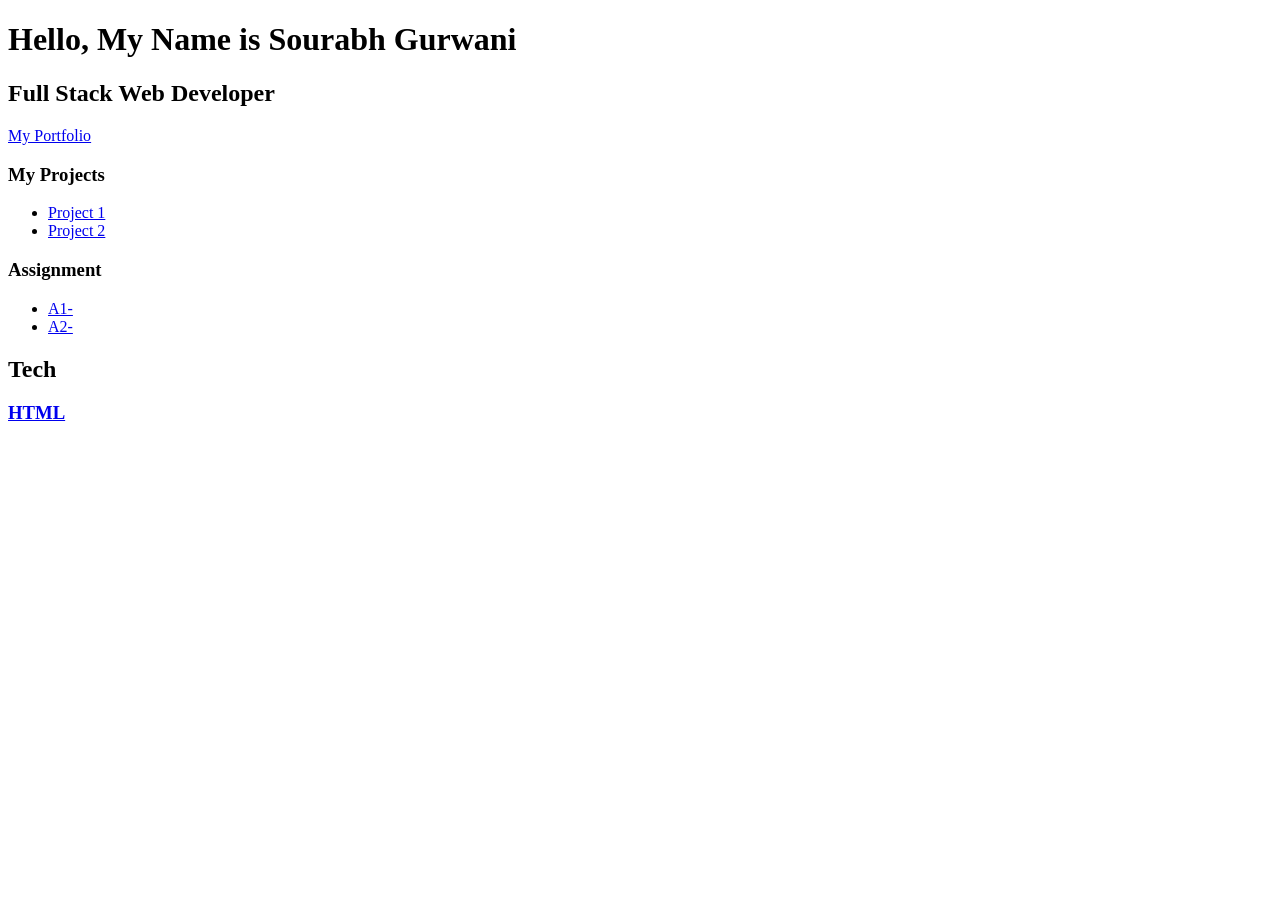
==== index.html @ 4935c971 "UPDATE" ====
<!DOCTYPE html>
<html lang="en">
<head>
    <meta charset="UTF-8">
    <meta name="viewport" content="width=device-width, initial-scale=1.0">
    <title>Document</title>
    
</head>
<body>
    <h1>Hello, My Name is Sourabh Gurwani</h1>
    <h2>Full Stack Web Developer</h2>

    <a href="portfolio/index.html">My Portfolio</a>

    <h3>My Projects</h3>
    <ul>
        <li><a href="Projects/p1.html">Project 1</a></li>
        <li><a href="Projects/p2.html">Project 2</a></li>
    </ul>

    <h3>Assignment</h3>
    <ul>
        <li><a href="Assignment/a1.html">A1-</a></li>
        <li><a href="Assignment/a2.html">A2-</a></li>
    </ul>

    <H2>Tech</H2>
    <h3><a href="html/index.html">HTML</a></h3>


    

</body>
</html>
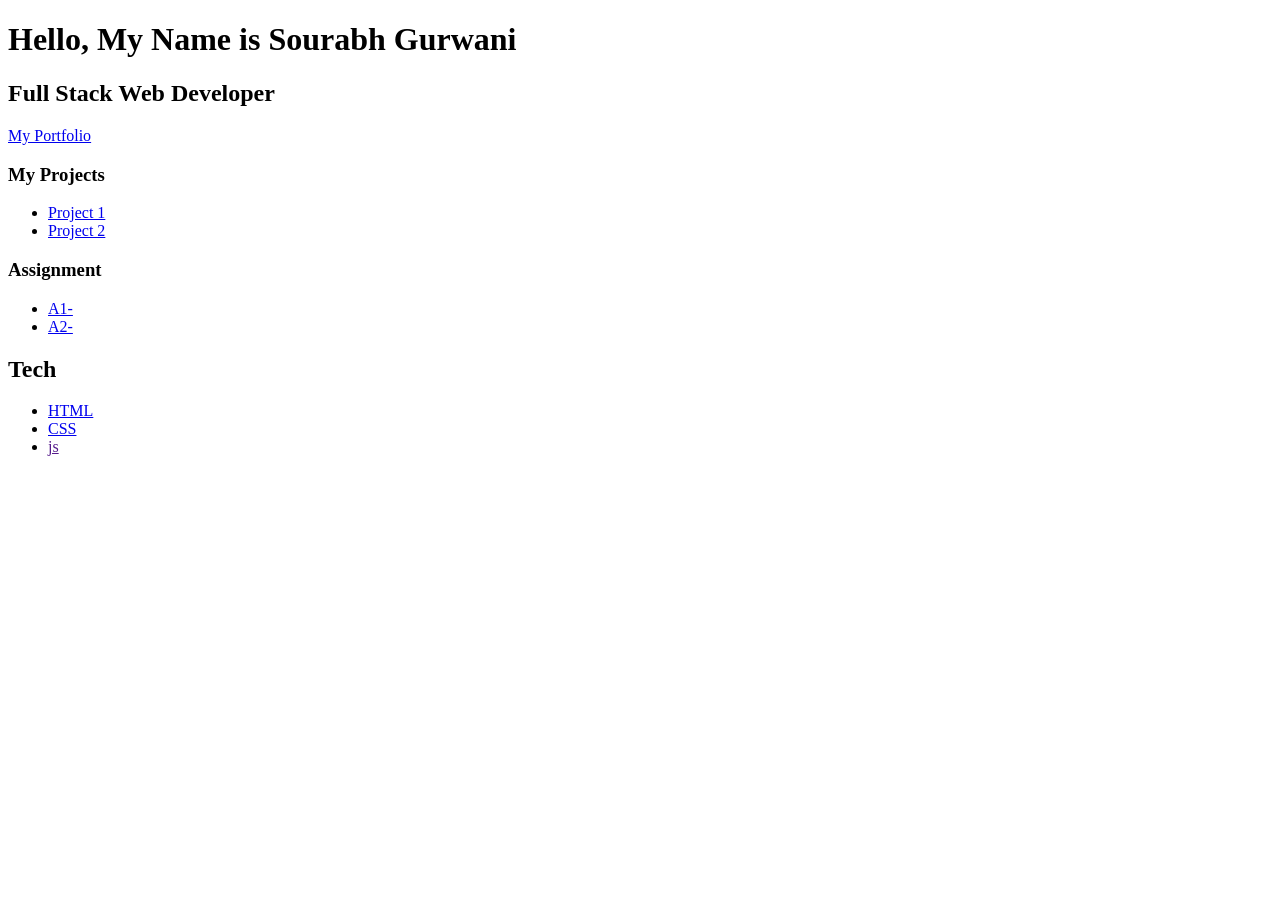
==== commit 096d94aa: "updating" ====
--- a/index.html
+++ b/index.html
@@ -25,7 +25,12 @@
     </ul>
 
     <H2>Tech</H2>
-    <h3><a href="html/index.html">HTML</a></h3>
+    <ul>
+        <li><a href="html/index.html">HTML</a></li>
+        <li><a href="css/index.html">CSS</a></li>
+        <li><a href="">js</a></li>
+    </ul>
+
 
 
     
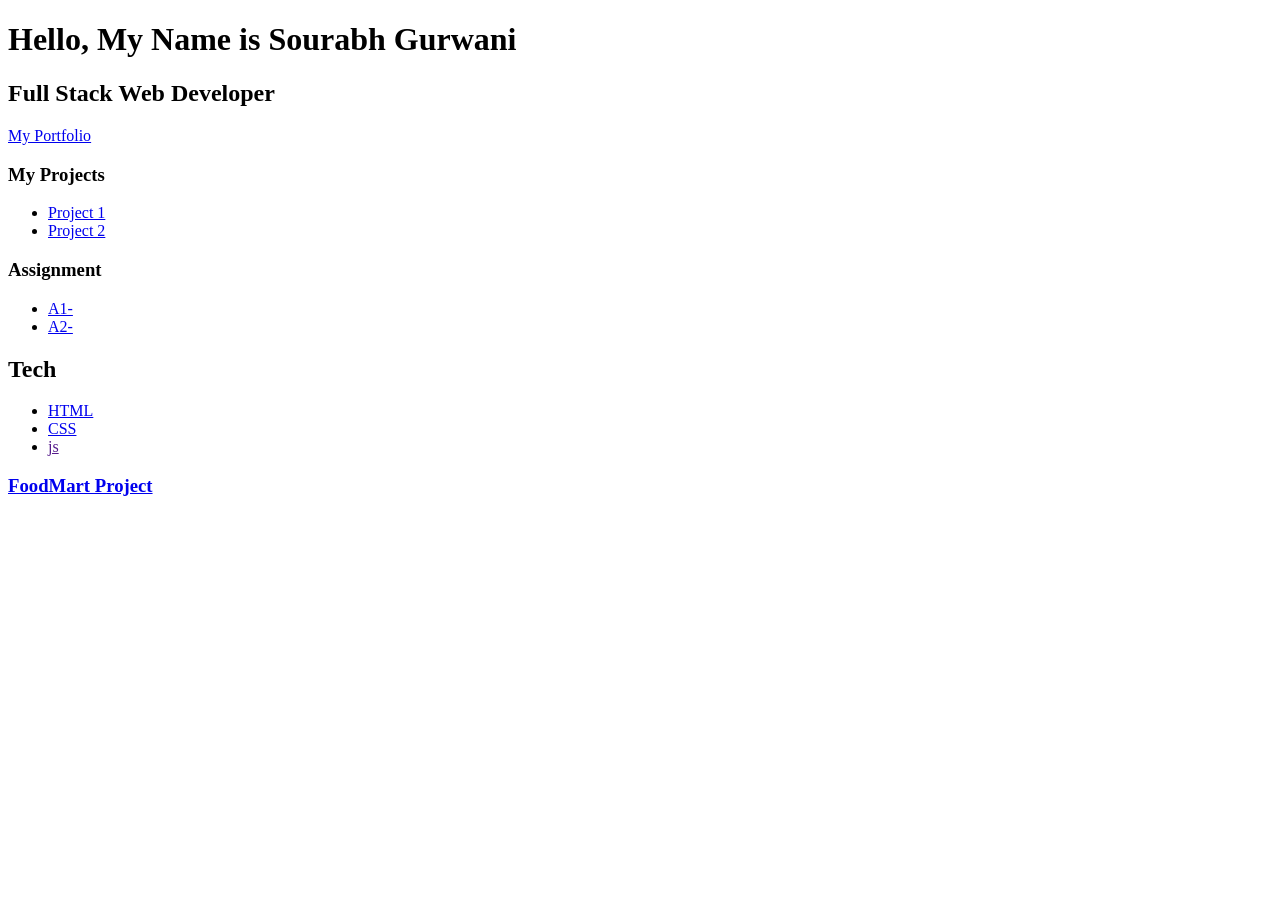
==== commit 0b8867d3: "FoodMart project" ====
--- a/index.html
+++ b/index.html
@@ -31,6 +31,8 @@
         <li><a href="">js</a></li>
     </ul>
 
+    <h3><a href="FoodMart/index.html">FoodMart Project</a></h3>
+
 
 
     
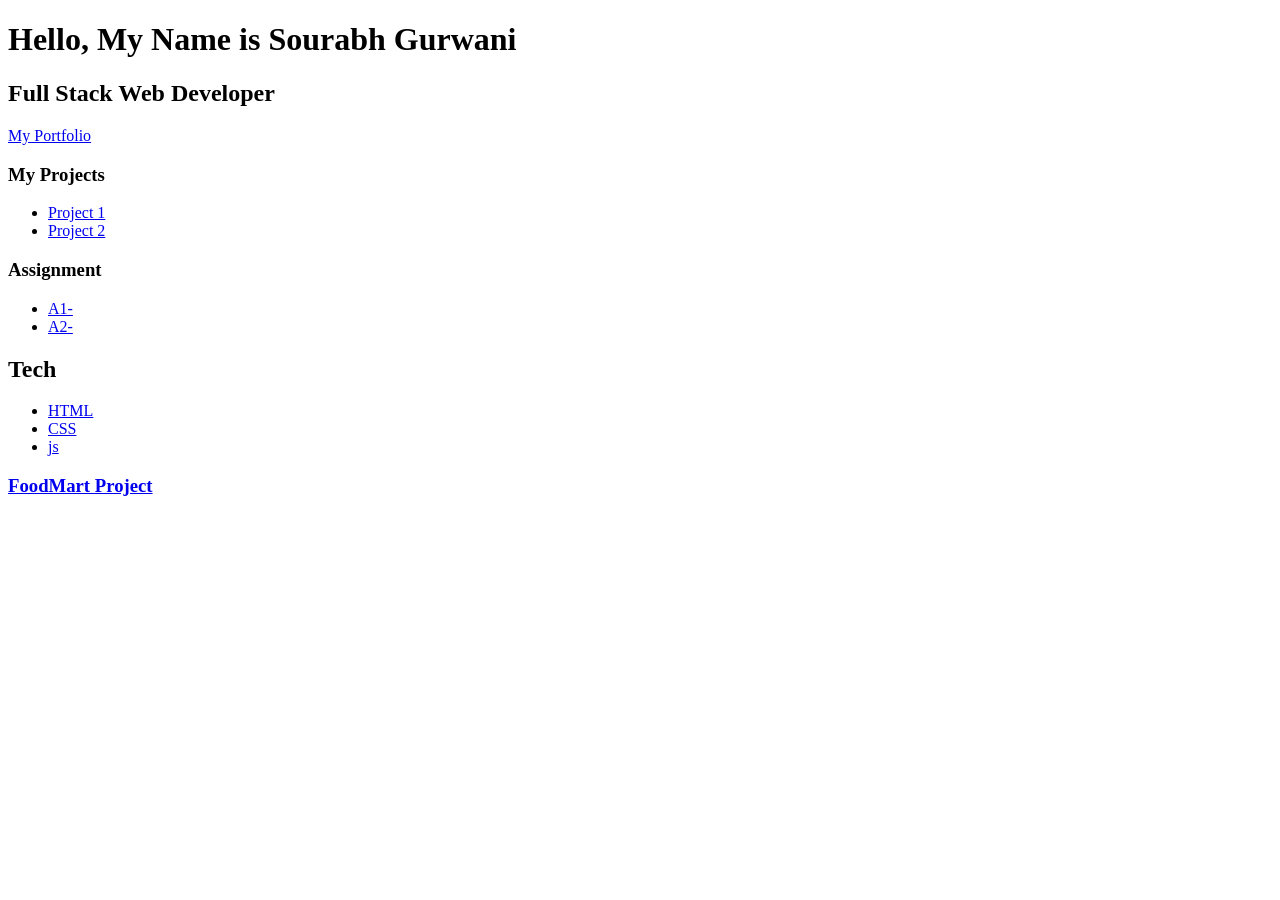
==== commit 9a160c9f: "updating......" ====
--- a/index.html
+++ b/index.html
@@ -28,7 +28,7 @@
     <ul>
         <li><a href="html/index.html">HTML</a></li>
         <li><a href="css/index.html">CSS</a></li>
-        <li><a href="">js</a></li>
+        <li><a href="js/home.html">js</a></li>
     </ul>
 
     <h3><a href="FoodMart/index.html">FoodMart Project</a></h3>
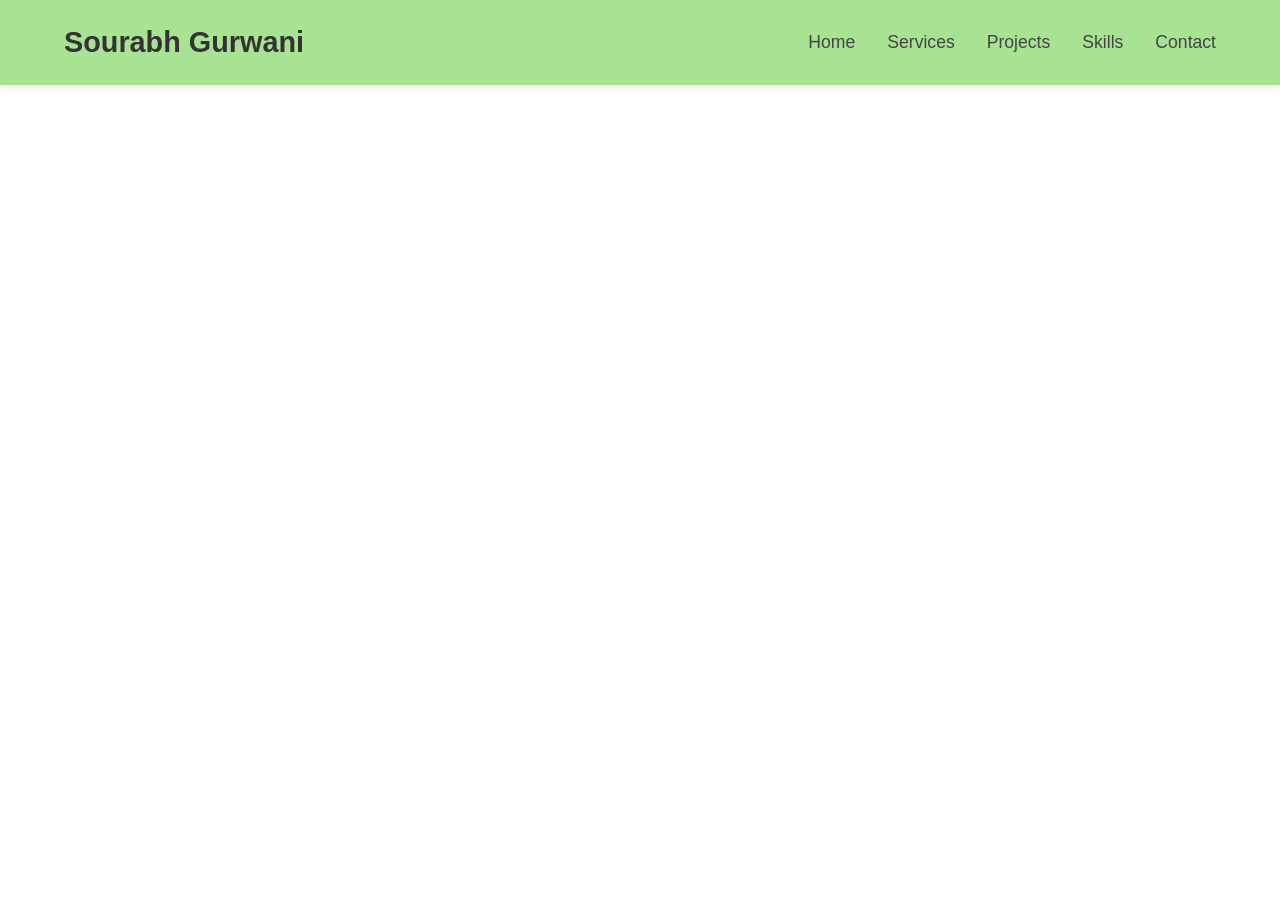
==== commit c47dee59: "update portfolio." ====
--- a/index.html
+++ b/index.html
@@ -4,38 +4,20 @@
     <meta charset="UTF-8">
     <meta name="viewport" content="width=device-width, initial-scale=1.0">
     <title>Document</title>
-    
+    <link rel="stylesheet" href="style.css">
 </head>
 <body>
-    <h1>Hello, My Name is Sourabh Gurwani</h1>
-    <h2>Full Stack Web Developer</h2>
+    <header> 
+        <h2>Sourabh Gurwani</h2>
 
-    <a href="portfolio/index.html">My Portfolio</a>
+        <ul class="nav-items">
+            <li>Home</li>
+            <li>Services</li>
+            <li>Projects</li>
+            <li>Skills</li>
+            <li>Contact</li>
+        </ul>
 
-    <h3>My Projects</h3>
-    <ul>
-        <li><a href="Projects/p1.html">Project 1</a></li>
-        <li><a href="Projects/p2.html">Project 2</a></li>
-    </ul>
-
-    <h3>Assignment</h3>
-    <ul>
-        <li><a href="Assignment/a1.html">A1-</a></li>
-        <li><a href="Assignment/a2.html">A2-</a></li>
-    </ul>
-
-    <H2>Tech</H2>
-    <ul>
-        <li><a href="html/index.html">HTML</a></li>
-        <li><a href="css/index.html">CSS</a></li>
-        <li><a href="js/home.html">js</a></li>
-    </ul>
-
-    <h3><a href="FoodMart/index.html">FoodMart Project</a></h3>
-
-
-
-    
-
+    </header>
 </body>
 </html>
--- a/style.css
+++ b/style.css
@@ -0,0 +1,79 @@
+/* Reset some default styles */
+* {
+    margin: 0;
+    padding: 0;
+    box-sizing: border-box;
+}
+
+body {
+    font-family: 'Segoe UI', Tahoma, Geneva, Verdana, sans-serif;
+}
+
+header {
+    display: flex;
+    justify-content: space-between;
+    align-items: center;
+    padding: 1.5rem 5%;
+    background-color: #a7e393;
+    box-shadow: 0 2px 10px rgba(0, 0, 0, 0.1);
+    position: sticky;
+    top: 0;
+    z-index: 100;
+}
+
+header h2 {
+    color: #333;
+    font-size: 1.8rem;
+    font-weight: 700;
+}
+
+.nav-items {
+    display: flex;
+    list-style: none;
+    gap: 2rem;
+}
+
+.nav-items li {
+    font-size: 1.1rem;
+    font-weight: 500;
+    color: #444;
+    cursor: pointer;
+    transition: all 0.3s ease;
+    padding: 0.5rem 0;
+    position: relative;
+}
+
+.nav-items li:hover {
+    color: #0066cc;
+}
+
+.nav-items li::after {
+    content: '';
+    position: absolute;
+    width: 0;
+    height: 2px;
+    bottom: 0;
+    left: 0;
+    background-color: #0066cc;
+    transition: width 0.3s ease;
+}
+
+.nav-items li:hover::after {
+    width: 100%;
+}
+
+/* Responsive design for smaller screens */
+@media (max-width: 768px) {
+    header {
+        flex-direction: column;
+        padding: 1rem;
+    }
+    
+    header h2 {
+        margin-bottom: 1rem;
+    }
+    
+    .nav-items {
+        gap: 1rem;
+    }
+}
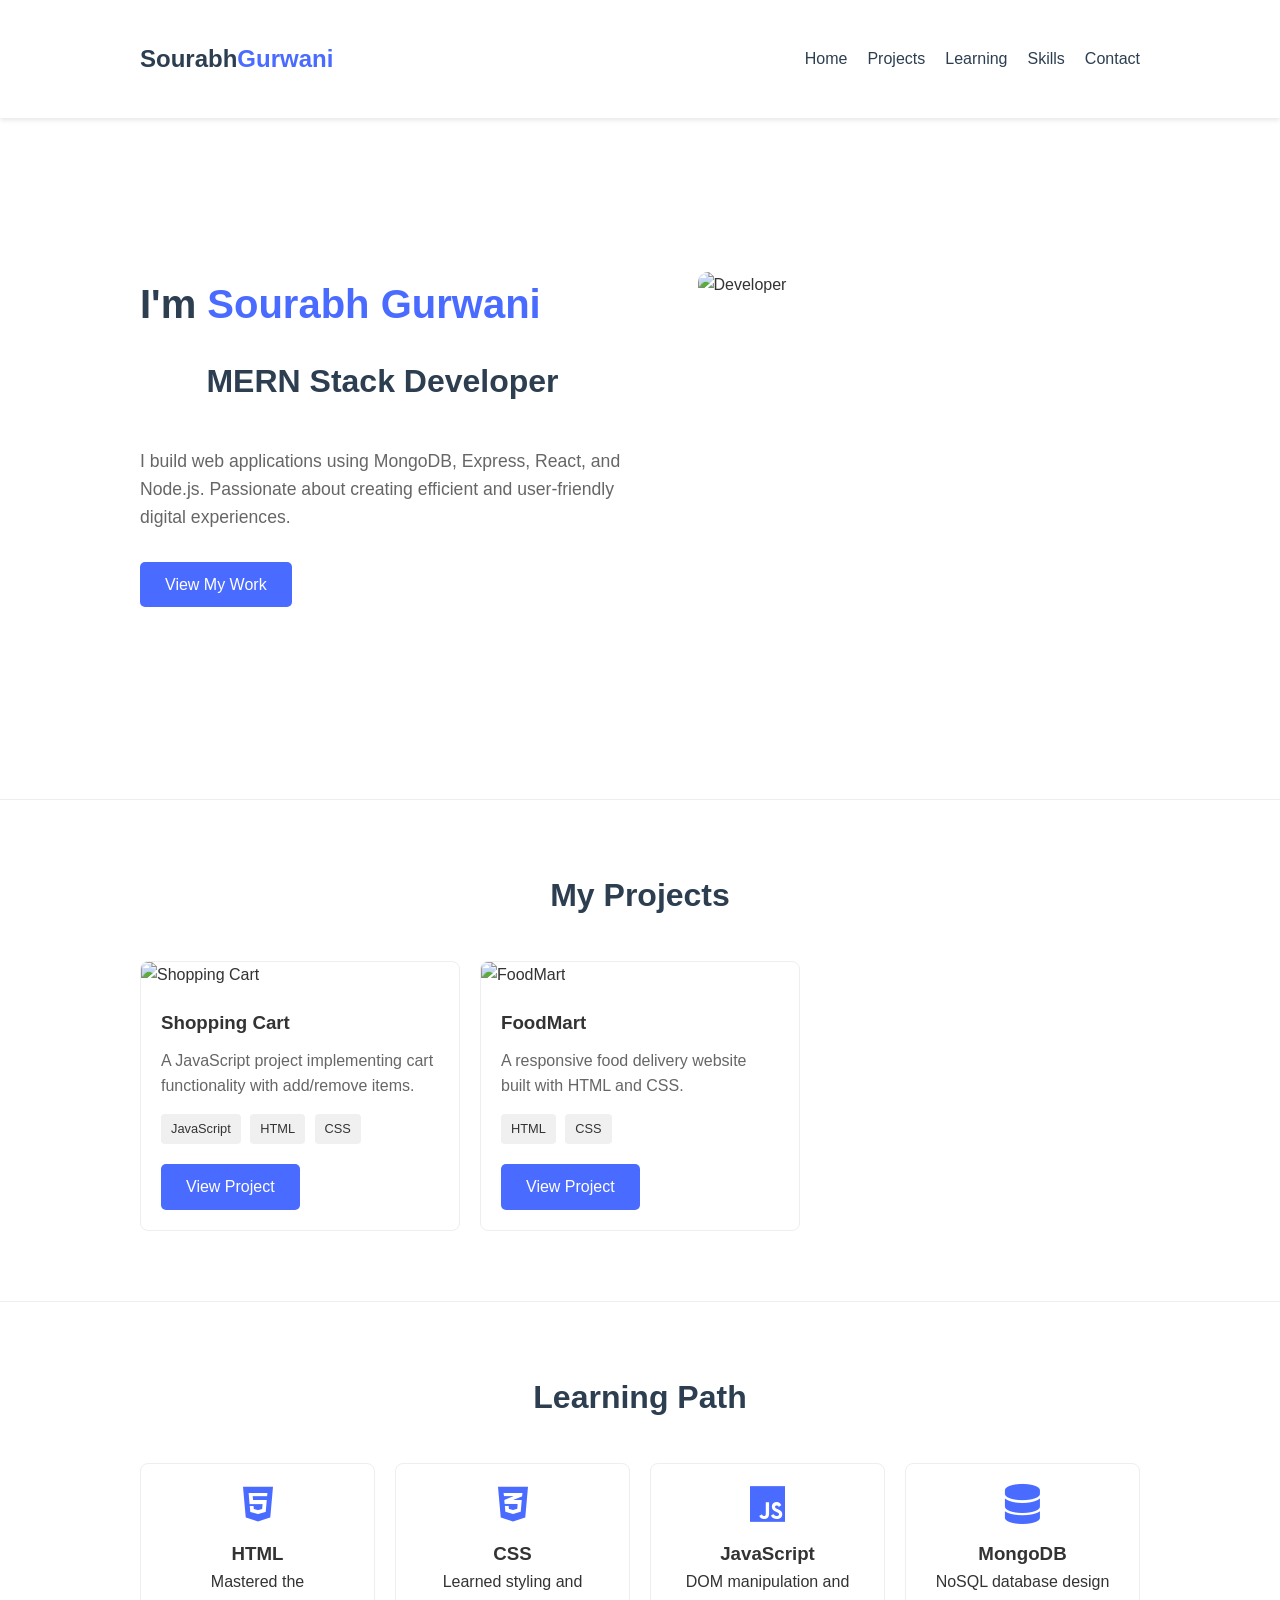
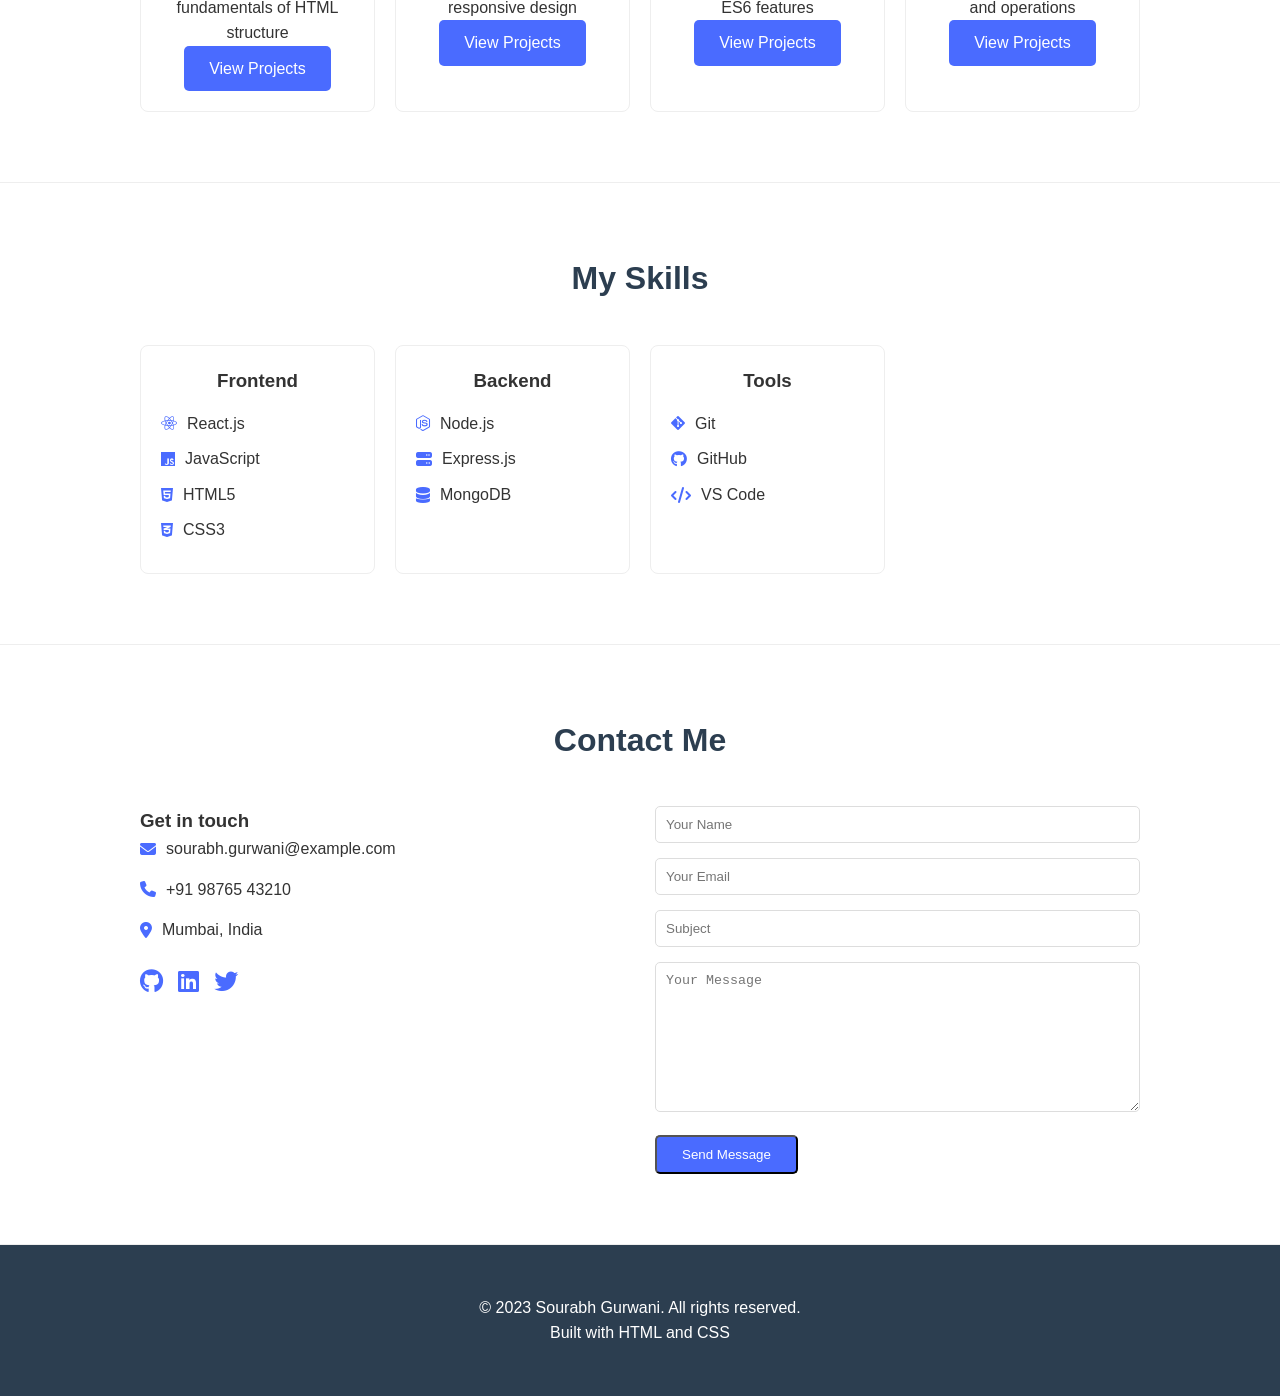
==== commit e552525b: "potfolio.. and mongoDb.." ====
--- a/index.html
+++ b/index.html
@@ -3,21 +3,511 @@
 <head>
     <meta charset="UTF-8">
     <meta name="viewport" content="width=device-width, initial-scale=1.0">
-    <title>Document</title>
-    <link rel="stylesheet" href="style.css">
+    <title>Sourabh Gurwani | MERN Stack Developer</title>
+    <style>
+        /* Simple Reset */
+        * {
+            margin: 0;
+            padding: 0;
+            box-sizing: border-box;
+        }
+        
+        body {
+            font-family: Arial, sans-serif;
+            line-height: 1.6;
+            color: #333;
+        }
+        
+        /* Basic Layout */
+        .container {
+            width: 90%;
+            max-width: 1000px;
+            margin: 0 auto;
+            padding: 20px 0;
+        }
+        
+        section {
+            padding: 50px 0;
+            border-bottom: 1px solid #eee;
+        }
+        
+        /* Header */
+        header {
+            background: #fff;
+            padding: 20px 0;
+            box-shadow: 0 2px 5px rgba(0,0,0,0.1);
+            position: fixed;
+            width: 100%;
+            top: 0;
+        }
+        
+        nav {
+            display: flex;
+            justify-content: space-between;
+            align-items: center;
+        }
+        
+        .logo {
+            font-size: 1.5rem;
+            font-weight: bold;
+            color: #2c3e50;
+        }
+        
+        .logo span {
+            color: #4a6bff;
+        }
+        
+        .nav-links {
+            display: flex;
+            list-style: none;
+        }
+        
+        .nav-links li {
+            margin-left: 20px;
+        }
+        
+        .nav-links a {
+            text-decoration: none;
+            color: #2c3e50;
+            font-weight: 500;
+        }
+        
+        .nav-links a:hover {
+            color: #4a6bff;
+        }
+        
+        /* Hero Section */
+        .hero {
+            margin-top: 80px;
+            display: flex;
+            align-items: center;
+            min-height: 80vh;
+        }
+        
+        .hero-content {
+            display: flex;
+            flex-wrap: wrap;
+            gap: 30px;
+        }
+        
+        .hero-text, .hero-image {
+            flex: 1;
+            min-width: 300px;
+        }
+        
+        .hero-text h1 {
+            font-size: 2.5rem;
+            margin-bottom: 20px;
+            color: #2c3e50;
+        }
+        
+        .hero-text h1 span {
+            color: #4a6bff;
+        }
+        
+        .hero-text p {
+            margin-bottom: 30px;
+            color: #666;
+            font-size: 1.1rem;
+        }
+        
+        .btn {
+            display: inline-block;
+            padding: 10px 25px;
+            background: #4a6bff;
+            color: white;
+            text-decoration: none;
+            border-radius: 5px;
+        }
+        
+        .hero-image img {
+            width: 100%;
+            max-width: 400px;
+            display: block;
+            margin: 0 auto;
+            border-radius: 10px;
+        }
+        
+        /* Sections */
+        h2 {
+            text-align: center;
+            margin-bottom: 40px;
+            font-size: 2rem;
+            color: #2c3e50;
+        }
+        
+        /* Projects */
+        .projects-grid {
+            display: grid;
+            grid-template-columns: repeat(auto-fill, minmax(300px, 1fr));
+            gap: 20px;
+        }
+        
+        .project-card {
+            border: 1px solid #eee;
+            border-radius: 8px;
+            overflow: hidden;
+        }
+        
+        .project-image img {
+            width: 100%;
+            height: 200px;
+            object-fit: cover;
+        }
+        
+        .project-info {
+            padding: 20px;
+        }
+        
+        .project-info h3 {
+            margin-bottom: 10px;
+        }
+        
+        .project-info p {
+            color: #666;
+            margin-bottom: 15px;
+        }
+        
+        .tech-tag {
+            display: inline-block;
+            background: #f0f0f0;
+            padding: 5px 10px;
+            border-radius: 4px;
+            font-size: 0.8rem;
+            margin-right: 5px;
+            margin-bottom: 5px;
+        }
+        
+        /* Learning */
+        .learning-grid {
+            display: grid;
+            grid-template-columns: repeat(auto-fill, minmax(200px, 1fr));
+            gap: 20px;
+        }
+        
+        .learning-card {
+            text-align: center;
+            padding: 20px;
+            border: 1px solid #eee;
+            border-radius: 8px;
+        }
+        
+        .learning-card i {
+            font-size: 2.5rem;
+            color: #4a6bff;
+            margin-bottom: 15px;
+        }
+        
+        /* Skills */
+        .skills-container {
+            display: grid;
+            grid-template-columns: repeat(auto-fill, minmax(200px, 1fr));
+            gap: 20px;
+        }
+        
+        .skill-category {
+            padding: 20px;
+            border: 1px solid #eee;
+            border-radius: 8px;
+        }
+        
+        .skill-category h3 {
+            text-align: center;
+            margin-bottom: 15px;
+        }
+        
+        .skill-item {
+            margin-bottom: 10px;
+            display: flex;
+            align-items: center;
+        }
+        
+        .skill-item i {
+            margin-right: 10px;
+            color: #4a6bff;
+        }
+        
+        /* Contact */
+        .contact-container {
+            display: grid;
+            grid-template-columns: repeat(auto-fit, minmax(300px, 1fr));
+            gap: 30px;
+        }
+        
+        .contact-item {
+            display: flex;
+            align-items: center;
+            margin-bottom: 15px;
+        }
+        
+        .contact-item i {
+            margin-right: 10px;
+            color: #4a6bff;
+        }
+        
+        .social-links {
+            display: flex;
+            gap: 15px;
+            margin-top: 20px;
+        }
+        
+        .social-links a {
+            color: #4a6bff;
+            font-size: 1.5rem;
+        }
+        
+        input, textarea {
+            width: 100%;
+            padding: 10px;
+            margin-bottom: 15px;
+            border: 1px solid #ddd;
+            border-radius: 5px;
+        }
+        
+        textarea {
+            height: 150px;
+        }
+        
+        /* Footer */
+        footer {
+            text-align: center;
+            padding: 30px 0;
+            background: #2c3e50;
+            color: white;
+        }
+        
+        /* Responsive */
+        @media (max-width: 768px) {
+            .nav-links {
+                display: none;
+            }
+            
+            .hero-content {
+                flex-direction: column;
+                text-align: center;
+            }
+            
+            .hero-text, .hero-image {
+                flex: none;
+                width: 100%;
+            }
+        }
+    </style>
+    <link rel="stylesheet" href="https://cdnjs.cloudflare.com/ajax/libs/font-awesome/6.4.0/css/all.min.css">
 </head>
 <body>
-    <header> 
-        <h2>Sourabh Gurwani</h2>
+    <!-- Header -->
+    <header>
+        <div class="container">
+            <nav>
+                <div class="logo">Sourabh<span>Gurwani</span></div>
+                <ul class="nav-links">
+                    <li><a href="#home">Home</a></li>
+                    <li><a href="#projects">Projects</a></li>
+                    <li><a href="#learning">Learning</a></li>
+                    <li><a href="#skills">Skills</a></li>
+                    <li><a href="#contact">Contact</a></li>
+                </ul>
+            </nav>
+        </div>
+    </header>
 
-        <ul class="nav-items">
-            <li>Home</li>
-            <li>Services</li>
-            <li>Projects</li>
-            <li>Skills</li>
-            <li>Contact</li>
-        </ul>
+    <!-- Hero Section -->
+    <section id="home" class="hero">
+        <div class="container">
+            <div class="hero-content">
+                <div class="hero-text">
+                    <h1>I'm <span>Sourabh Gurwani</span></h1>
+                    <h2>MERN Stack Developer</h2>
+                    <p>I build web applications using MongoDB, Express, React, and Node.js. Passionate about creating efficient and user-friendly digital experiences.</p>
+                    <a href="#projects" class="btn">View My Work</a>
+                </div>
+                <div class="hero-image">
+                    <img src="https://images.unsplash.com/photo-1547658719-da2b51169166?ixlib=rb-4.0.3&ixid=M3wxMjA3fDB8MHxwaG90by1wYWdlfHx8fGVufDB8fHx8fA%3D%3D&auto=format&fit=crop&w=1064&q=80" alt="Developer">
+                </div>
+            </div>
+        </div>
+    </section>
 
-    </header>
+    <!-- Projects Section -->
+    <section id="projects" class="projects">
+        <div class="container">
+            <h2>My Projects</h2>
+            <div class="projects-grid">
+                <div class="project-card">
+                    <div class="project-image">
+                        <img src="https://images.unsplash.com/photo-1555529669-e69e7aa0ba9a?ixlib=rb-4.0.3&ixid=M3wxMjA3fDB8MHxwaG90by1wYWdlfHx8fGVufDB8fHx8fA%3D%3D&auto=format&fit=crop&w=1074&q=80" alt="Shopping Cart">
+                    </div>
+                    <div class="project-info">
+                        <h3>Shopping Cart</h3>
+                        <p>A JavaScript project implementing cart functionality with add/remove items.</p>
+                        <div>
+                            <span class="tech-tag">JavaScript</span>
+                            <span class="tech-tag">HTML</span>
+                            <span class="tech-tag">CSS</span>
+                        </div>
+                        <a href="js/home.html" class="btn" style="display: inline-block; margin-top: 15px;">View Project</a>
+                    </div>
+                </div>
+                
+                <div class="project-card">
+                    <div class="project-image">
+                        <img src="https://images.unsplash.com/photo-1504674900247-0877df9cc836?ixlib=rb-4.0.3&ixid=M3wxMjA3fDB8MHxwaG90by1wYWdlfHx8fGVufDB8fHx8fA%3D%3D&auto=format&fit=crop&w=1170&q=80" alt="FoodMart">
+                    </div>
+                    <div class="project-info">
+                        <h3>FoodMart</h3>
+                        <p>A responsive food delivery website built with HTML and CSS.</p>
+                        <div>
+                            <span class="tech-tag">HTML</span>
+                            <span class="tech-tag">CSS</span>
+                        </div>
+                        <a href="FoodMart/index.html" class="btn" style="display: inline-block; margin-top: 15px;">View Project</a>
+                    </div>
+                </div>
+            </div>
+        </div>
+    </section>
+
+    <!-- Learning Section -->
+    <section id="learning" class="learning">
+        <div class="container">
+            <h2>Learning Path</h2>
+            <div class="learning-grid">
+                <div class="learning-card">
+                    <i class="fab fa-html5"></i>
+                    <h3>HTML</h3>
+                    <p>Mastered the fundamentals of HTML structure</p>
+                    <a href="html/index.html" class="btn">View Projects</a>
+                </div>
+                
+                <div class="learning-card">
+                    <i class="fab fa-css3-alt"></i>
+                    <h3>CSS</h3>
+                    <p>Learned styling and responsive design</p>
+                    <a href="css/index.html" class="btn">View Projects</a>
+                </div>
+                
+                <div class="learning-card">
+                    <i class="fab fa-js"></i>
+                    <h3>JavaScript</h3>
+                    <p>DOM manipulation and ES6 features</p>
+                    <a href="js/index.html" class="btn">View Projects</a>
+                </div>
+                
+                <div class="learning-card">
+                    <i class="fas fa-database"></i>
+                    <h3>MongoDB</h3>
+                    <p>NoSQL database design and operations</p>
+                    <a href="#" class="btn">View Projects</a>
+                </div>
+            </div>
+        </div>
+    </section>
+
+    <!-- Skills Section -->
+    <section id="skills" class="skills">
+        <div class="container">
+            <h2>My Skills</h2>
+            <div class="skills-container">
+                <div class="skill-category">
+                    <h3>Frontend</h3>
+                    <div class="skill-item">
+                        <i class="fab fa-react"></i>
+                        <span>React.js</span>
+                    </div>
+                    <div class="skill-item">
+                        <i class="fab fa-js"></i>
+                        <span>JavaScript</span>
+                    </div>
+                    <div class="skill-item">
+                        <i class="fab fa-html5"></i>
+                        <span>HTML5</span>
+                    </div>
+                    <div class="skill-item">
+                        <i class="fab fa-css3-alt"></i>
+                        <span>CSS3</span>
+                    </div>
+                </div>
+                
+                <div class="skill-category">
+                    <h3>Backend</h3>
+                    <div class="skill-item">
+                        <i class="fab fa-node-js"></i>
+                        <span>Node.js</span>
+                    </div>
+                    <div class="skill-item">
+                        <i class="fas fa-server"></i>
+                        <span>Express.js</span>
+                    </div>
+                    <div class="skill-item">
+                        <i class="fas fa-database"></i>
+                        <span>MongoDB</span>
+                    </div>
+                </div>
+                
+                <div class="skill-category">
+                    <h3>Tools</h3>
+                    <div class="skill-item">
+                        <i class="fab fa-git-alt"></i>
+                        <span>Git</span>
+                    </div>
+                    <div class="skill-item">
+                        <i class="fab fa-github"></i>
+                        <span>GitHub</span>
+                    </div>
+                    <div class="skill-item">
+                        <i class="fas fa-code"></i>
+                        <span>VS Code</span>
+                    </div>
+                </div>
+            </div>
+        </div>
+    </section>
+
+    <!-- Contact Section -->
+    <section id="contact" class="contact">
+        <div class="container">
+            <h2>Contact Me</h2>
+            <div class="contact-container">
+                <div>
+                    <h3>Get in touch</h3>
+                    <div class="contact-item">
+                        <i class="fas fa-envelope"></i>
+                        <span>sourabh.gurwani@example.com</span>
+                    </div>
+                    <div class="contact-item">
+                        <i class="fas fa-phone"></i>
+                        <span>+91 98765 43210</span>
+                    </div>
+                    <div class="contact-item">
+                        <i class="fas fa-map-marker-alt"></i>
+                        <span>Mumbai, India</span>
+                    </div>
+                    <div class="social-links">
+                        <a href="#"><i class="fab fa-github"></i></a>
+                        <a href="#"><i class="fab fa-linkedin"></i></a>
+                        <a href="#"><i class="fab fa-twitter"></i></a>
+                    </div>
+                </div>
+                <div>
+                    <form>
+                        <input type="text" placeholder="Your Name" required>
+                        <input type="email" placeholder="Your Email" required>
+                        <input type="text" placeholder="Subject">
+                        <textarea placeholder="Your Message" required></textarea>
+                        <button type="submit" class="btn">Send Message</button>
+                    </form>
+                </div>
+            </div>
+        </div>
+    </section>
+
+    <!-- Footer -->
+    <footer>
+        <div class="container">
+            <p>&copy; 2023 Sourabh Gurwani. All rights reserved.</p>
+            <p>Built with HTML and CSS</p>
+        </div>
+    </footer>
 </body>
 </html>
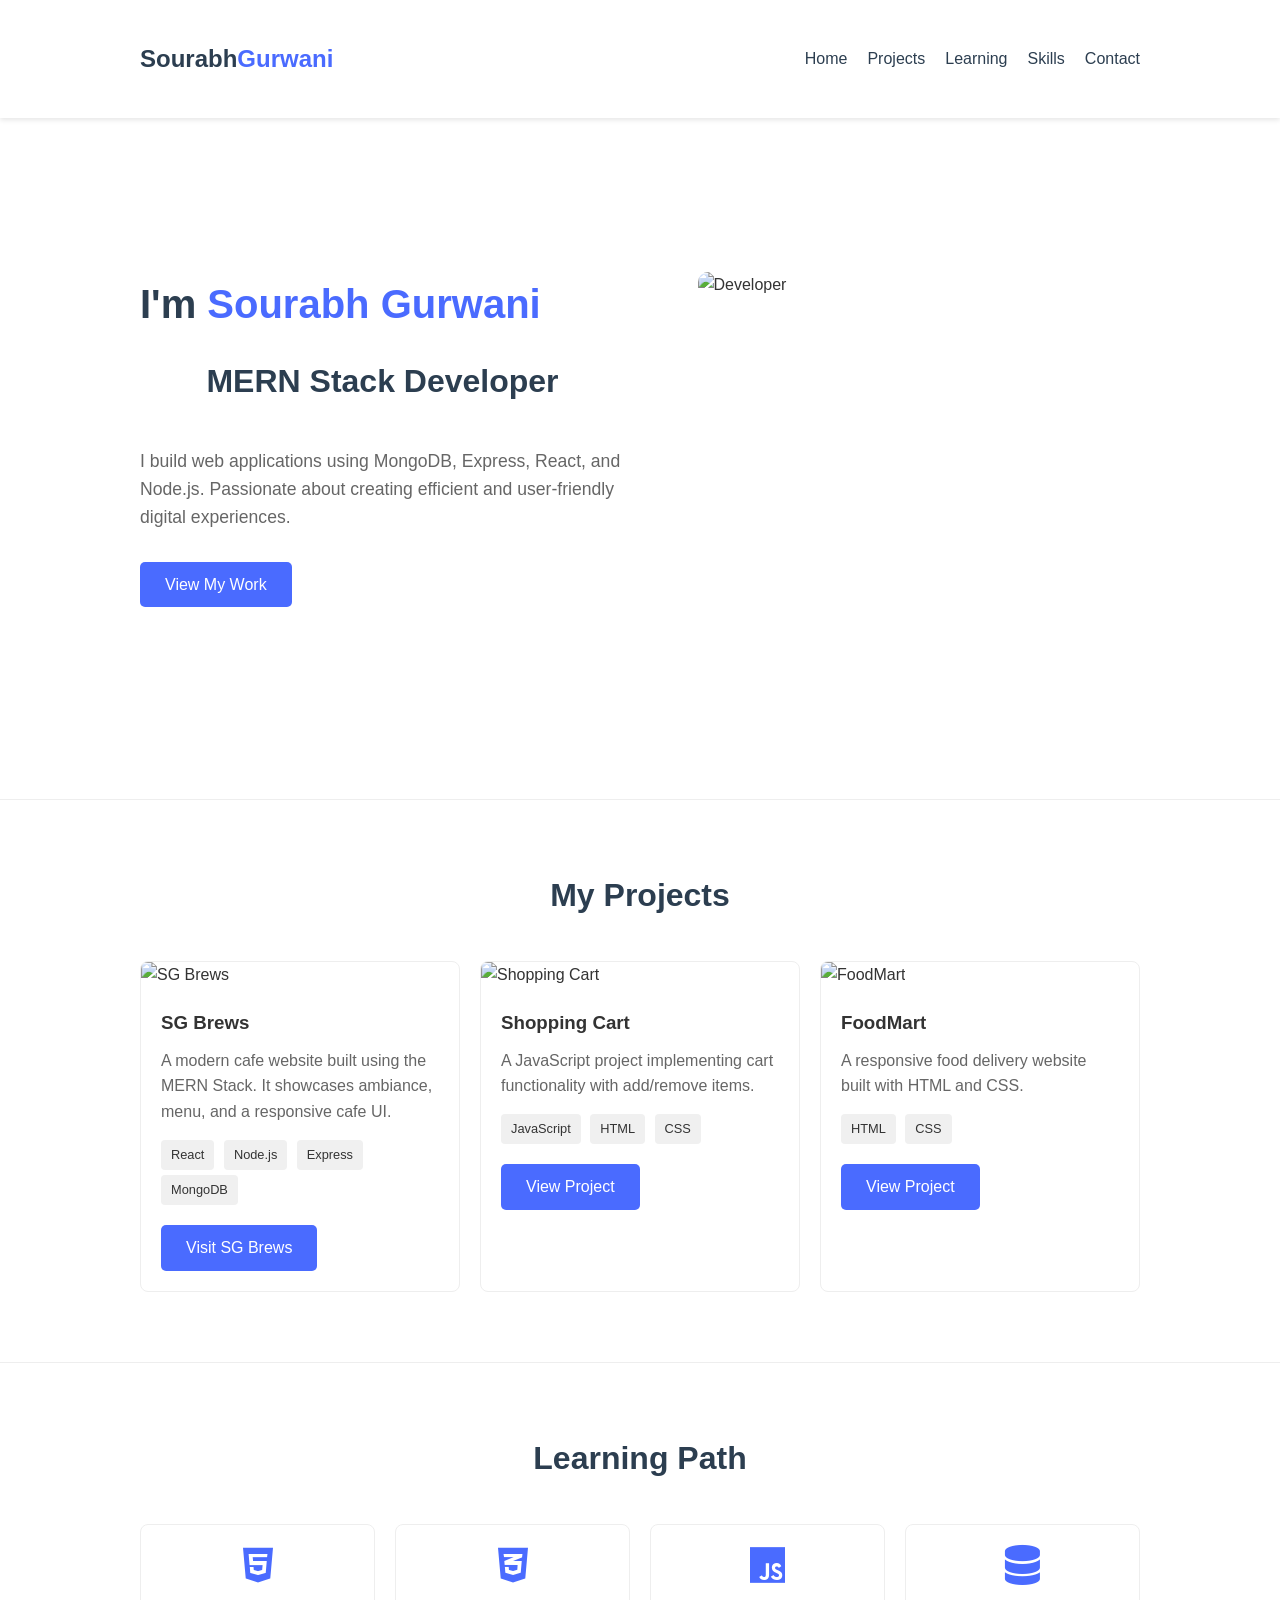
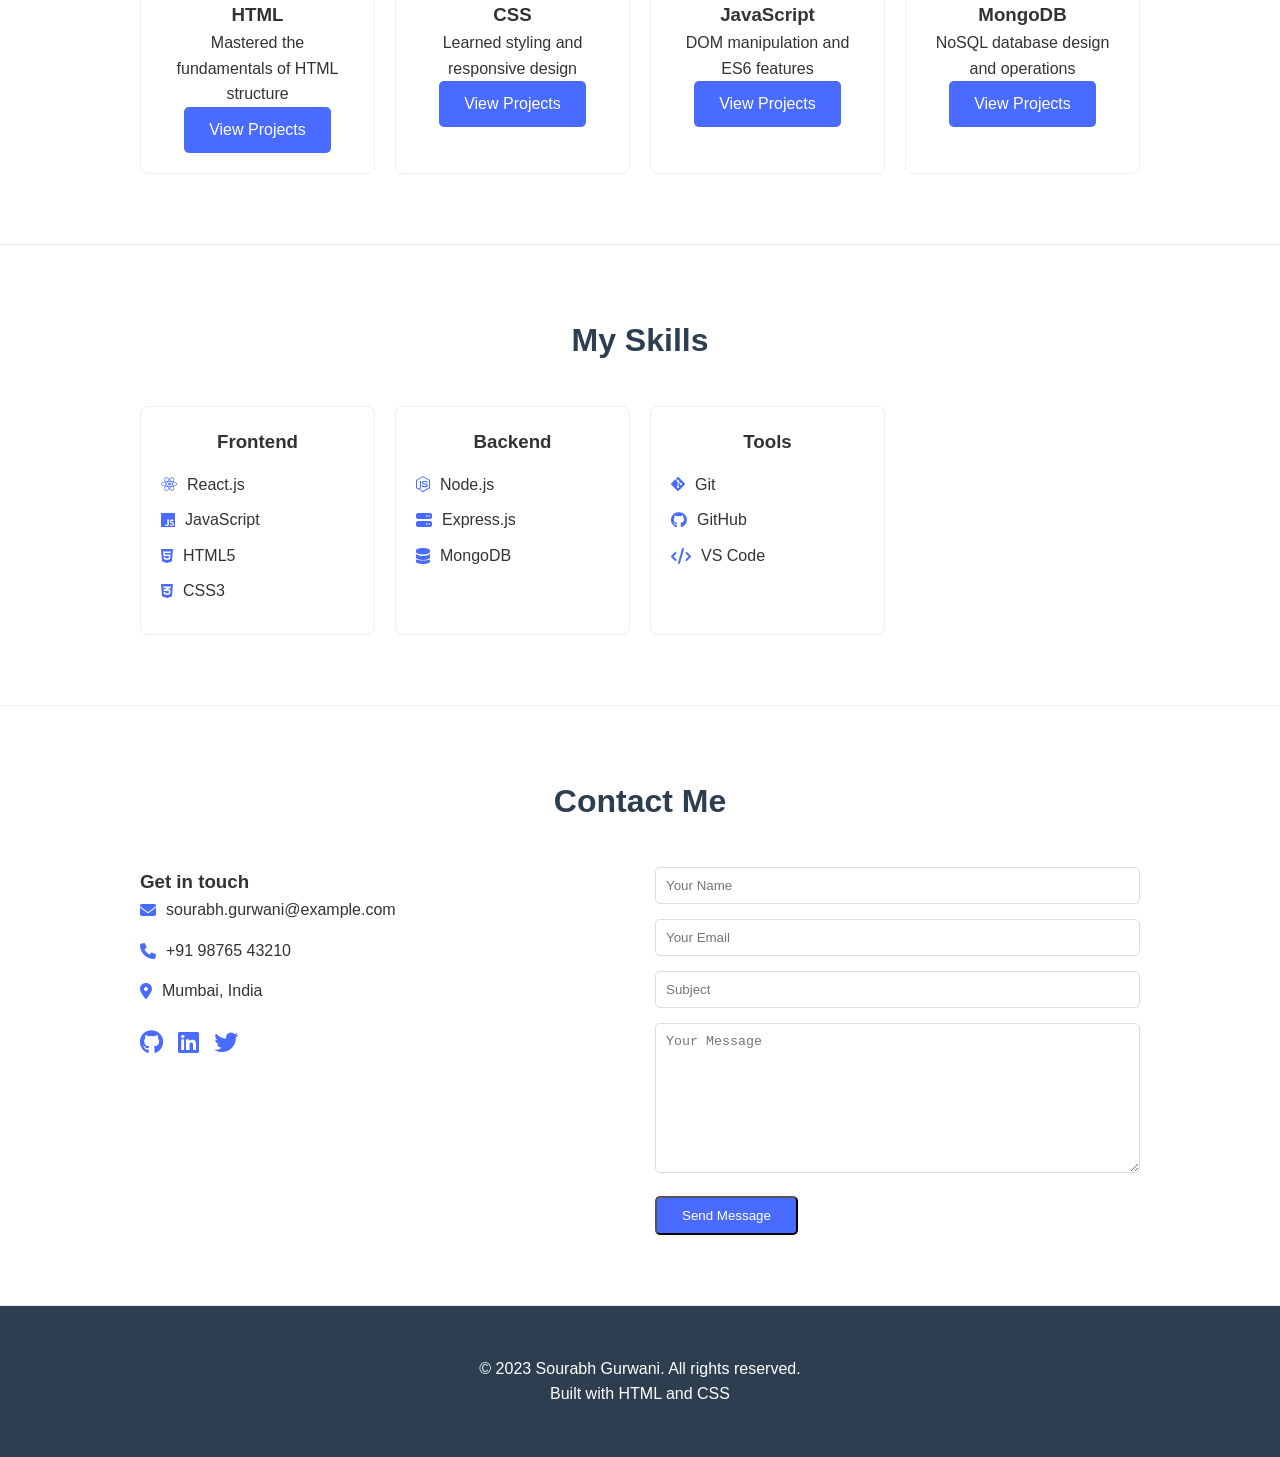
==== commit a1707f23: "update" ====
--- a/index.html
+++ b/index.html
@@ -330,43 +330,65 @@
     </section>
 
     <!-- Projects Section -->
-    <section id="projects" class="projects">
-        <div class="container">
-            <h2>My Projects</h2>
-            <div class="projects-grid">
-                <div class="project-card">
-                    <div class="project-image">
-                        <img src="https://images.unsplash.com/photo-1555529669-e69e7aa0ba9a?ixlib=rb-4.0.3&ixid=M3wxMjA3fDB8MHxwaG90by1wYWdlfHx8fGVufDB8fHx8fA%3D%3D&auto=format&fit=crop&w=1074&q=80" alt="Shopping Cart">
-                    </div>
-                    <div class="project-info">
-                        <h3>Shopping Cart</h3>
-                        <p>A JavaScript project implementing cart functionality with add/remove items.</p>
-                        <div>
-                            <span class="tech-tag">JavaScript</span>
-                            <span class="tech-tag">HTML</span>
-                            <span class="tech-tag">CSS</span>
-                        </div>
-                        <a href="js/home.html" class="btn" style="display: inline-block; margin-top: 15px;">View Project</a>
-                    </div>
-                </div>
-                
-                <div class="project-card">
-                    <div class="project-image">
-                        <img src="https://images.unsplash.com/photo-1504674900247-0877df9cc836?ixlib=rb-4.0.3&ixid=M3wxMjA3fDB8MHxwaG90by1wYWdlfHx8fGVufDB8fHx8fA%3D%3D&auto=format&fit=crop&w=1170&q=80" alt="FoodMart">
-                    </div>
-                    <div class="project-info">
-                        <h3>FoodMart</h3>
-                        <p>A responsive food delivery website built with HTML and CSS.</p>
-                        <div>
-                            <span class="tech-tag">HTML</span>
-                            <span class="tech-tag">CSS</span>
-                        </div>
-                        <a href="FoodMart/index.html" class="btn" style="display: inline-block; margin-top: 15px;">View Project</a>
-                    </div>
-                </div>
-            </div>
-        </div>
-    </section>
+    <!-- Projects Section -->
+<section id="projects" class="projects">
+    <div class="container">
+        <h2>My Projects</h2>
+        <div class="projects-grid">
+            <!-- ✅ SG Brews at the Top -->
+            <div class="project-card">
+                <div class="project-image">
+                    <img src="https://images.unsplash.com/photo-1509042239860-f550ce710b93?auto=format&fit=crop&w=1170&q=80" alt="SG Brews">
+                </div>
+                <div class="project-info">
+                    <h3>SG Brews</h3>
+                    <p>A modern cafe website built using the MERN Stack. It showcases ambiance, menu, and a responsive cafe UI.</p>
+                    <div>
+                        <span class="tech-tag">React</span>
+                        <span class="tech-tag">Node.js</span>
+                        <span class="tech-tag">Express</span>
+                        <span class="tech-tag">MongoDB</span>
+                    </div>
+                    <a href="https://mern-frontend-main.vercel.app/" class="btn" style="display: inline-block; margin-top: 15px;" target="_blank">Visit SG Brews</a>
+                </div>
+            </div>
+
+            <!-- Project: Shopping Cart -->
+            <div class="project-card">
+                <div class="project-image">
+                    <img src="https://images.unsplash.com/photo-1555529669-e69e7aa0ba9a?ixlib=rb-4.0.3&auto=format&fit=crop&w=1074&q=80" alt="Shopping Cart">
+                </div>
+                <div class="project-info">
+                    <h3>Shopping Cart</h3>
+                    <p>A JavaScript project implementing cart functionality with add/remove items.</p>
+                    <div>
+                        <span class="tech-tag">JavaScript</span>
+                        <span class="tech-tag">HTML</span>
+                        <span class="tech-tag">CSS</span>
+                    </div>
+                    <a href="js/home.html" class="btn" style="display: inline-block; margin-top: 15px;">View Project</a>
+                </div>
+            </div>
+
+            <!-- Project: FoodMart -->
+            <div class="project-card">
+                <div class="project-image">
+                    <img src="https://images.unsplash.com/photo-1504674900247-0877df9cc836?ixlib=rb-4.0.3&auto=format&fit=crop&w=1170&q=80" alt="FoodMart">
+                </div>
+                <div class="project-info">
+                    <h3>FoodMart</h3>
+                    <p>A responsive food delivery website built with HTML and CSS.</p>
+                    <div>
+                        <span class="tech-tag">HTML</span>
+                        <span class="tech-tag">CSS</span>
+                    </div>
+                    <a href="FoodMart/index.html" class="btn" style="display: inline-block; margin-top: 15px;">View Project</a>
+                </div>
+            </div>
+        </div>
+    </div>
+</section>
+
 
     <!-- Learning Section -->
     <section id="learning" class="learning">
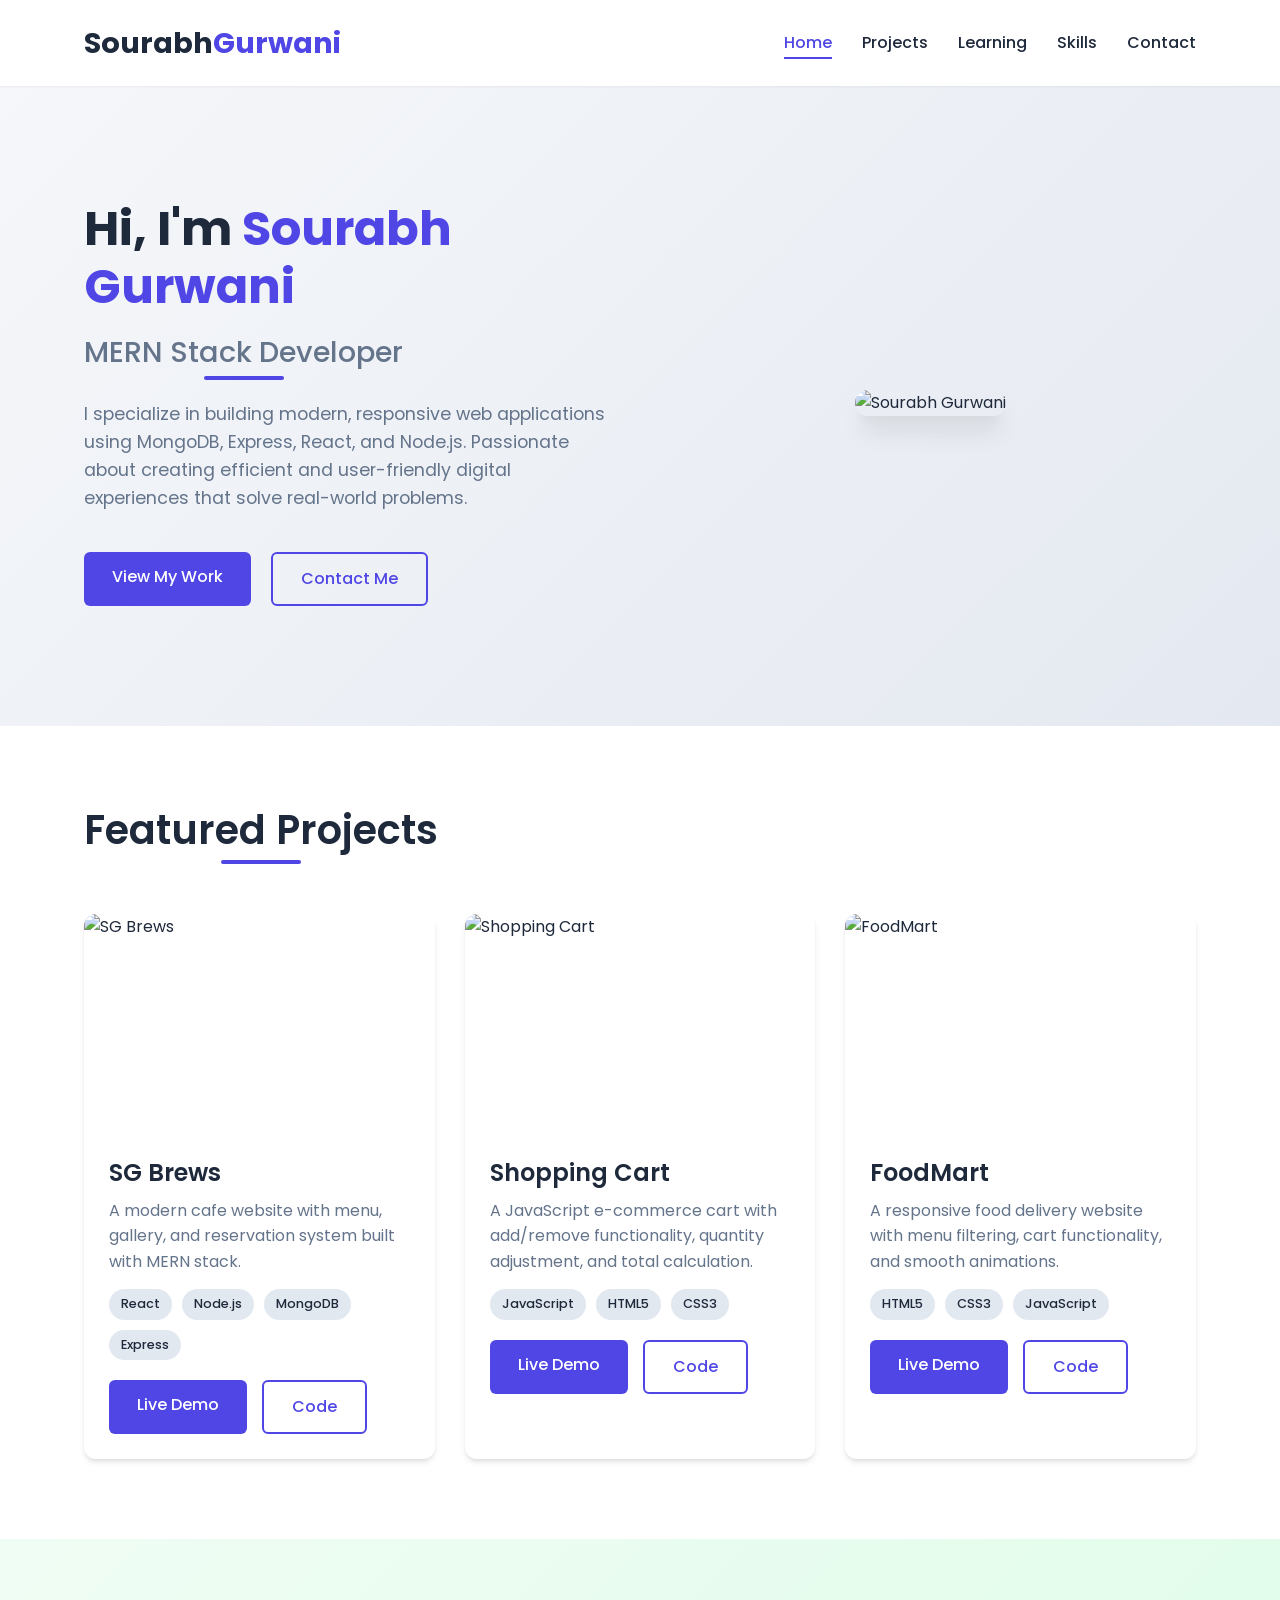
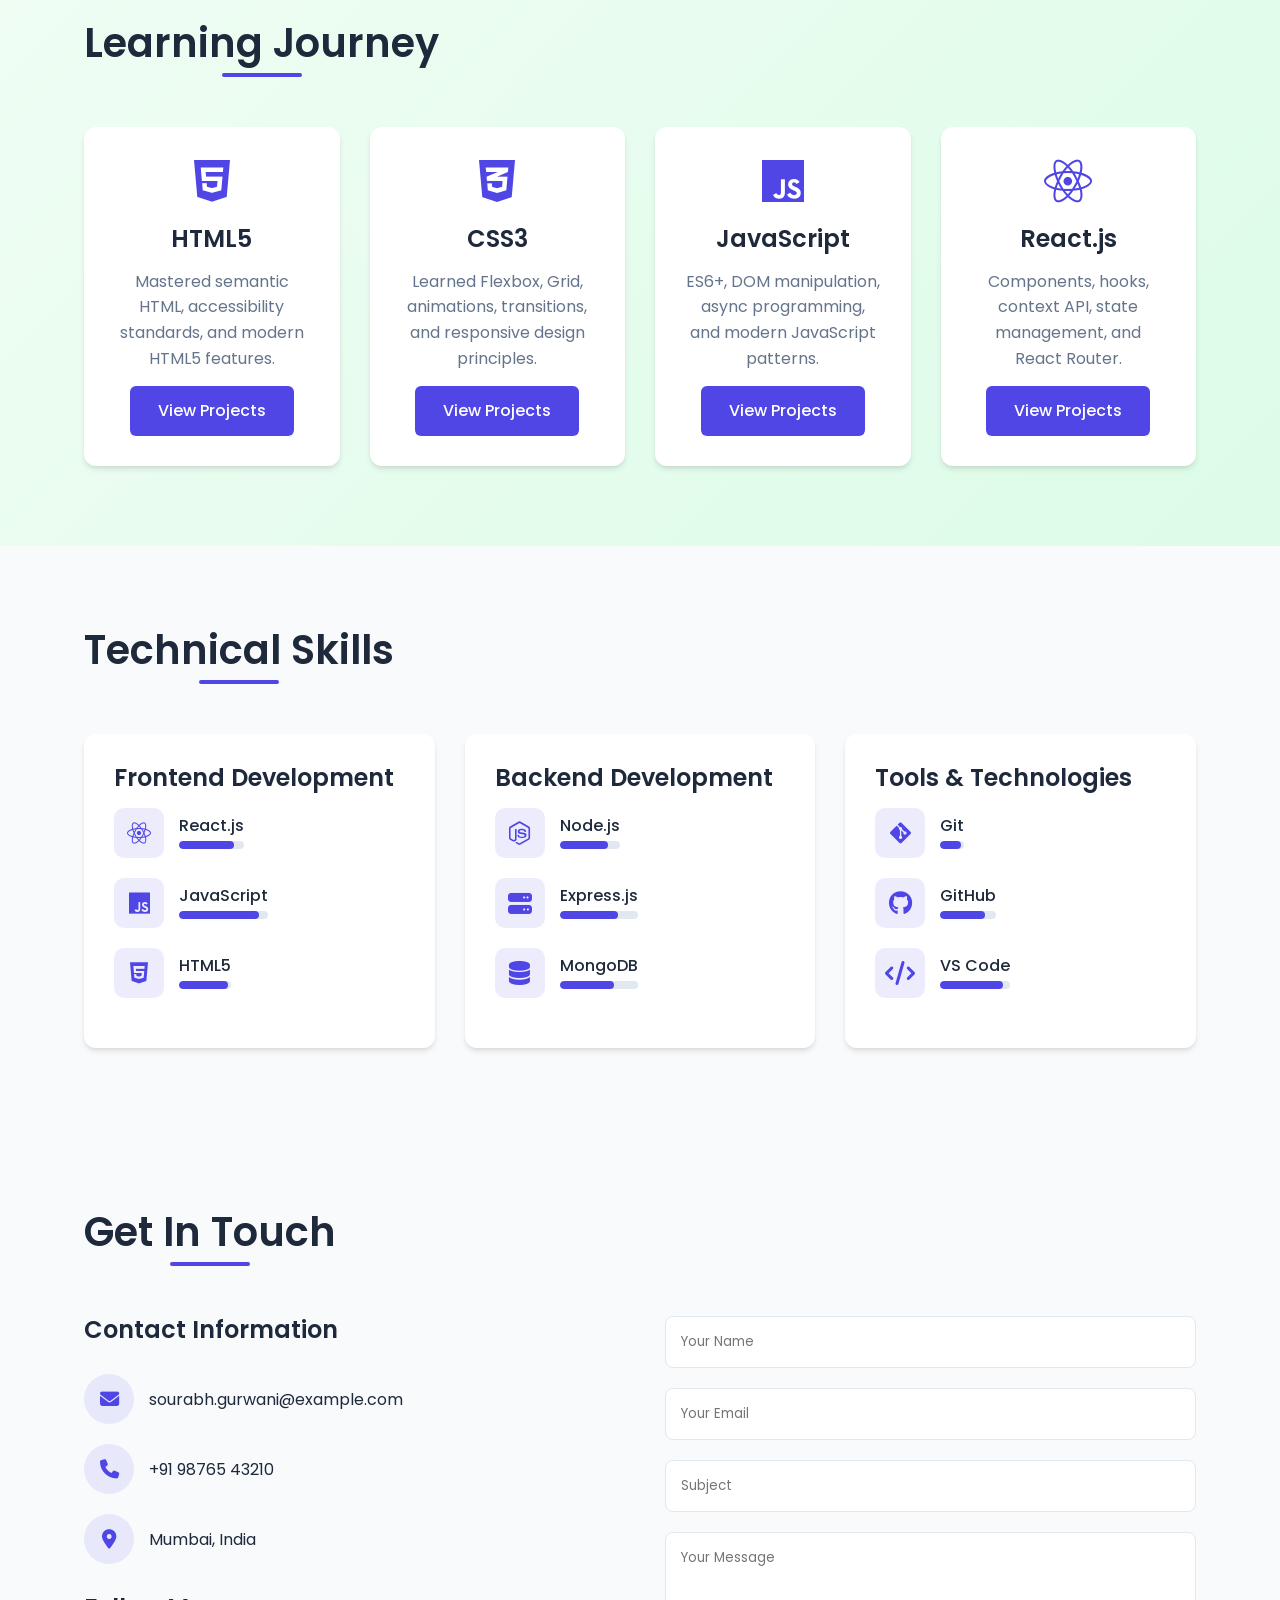
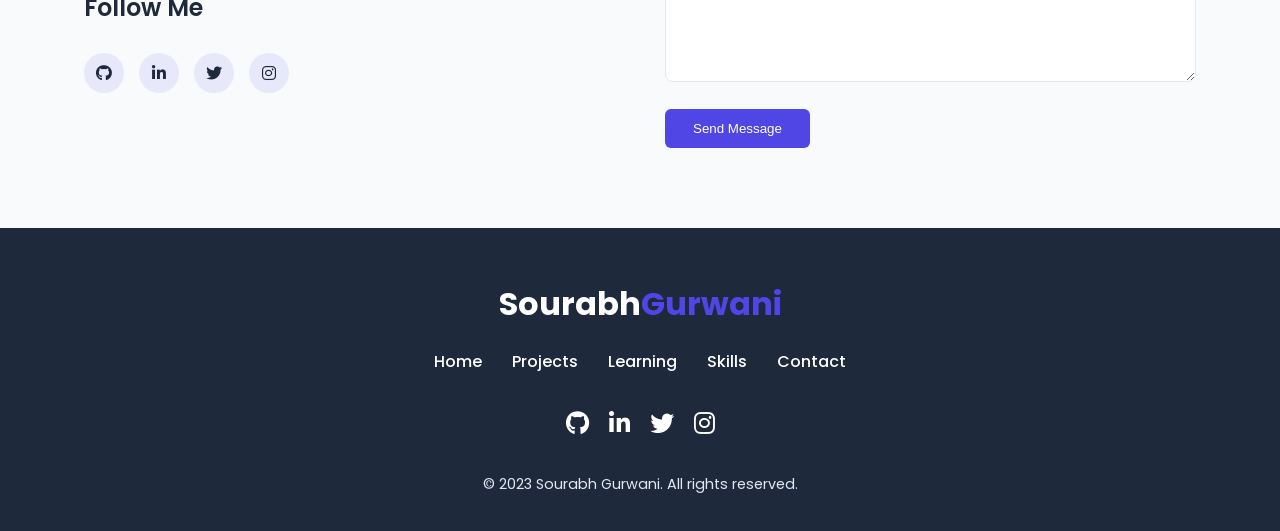
==== commit e8899495: "update index" ====
--- a/index.html
+++ b/index.html
@@ -4,282 +4,597 @@
     <meta charset="UTF-8">
     <meta name="viewport" content="width=device-width, initial-scale=1.0">
     <title>Sourabh Gurwani | MERN Stack Developer</title>
+    <link rel="stylesheet" href="https://cdnjs.cloudflare.com/ajax/libs/font-awesome/6.4.0/css/all.min.css">
+    <link rel="preconnect" href="https://fonts.googleapis.com">
+    <link rel="preconnect" href="https://fonts.gstatic.com" crossorigin>
+    <link href="https://fonts.googleapis.com/css2?family=Poppins:wght@300;400;500;600;700&display=swap" rel="stylesheet">
     <style>
-        /* Simple Reset */
+        :root {
+            --primary-color: #4f46e5;
+            --primary-dark: #4338ca;
+            --secondary-color: #10b981;
+            --dark-color: #1e293b;
+            --light-color: #f8fafc;
+            --gray-color: #64748b;
+            --light-gray: #e2e8f0;
+            --transition: all 0.3s ease;
+            --shadow-sm: 0 1px 2px 0 rgba(0, 0, 0, 0.05);
+            --shadow: 0 4px 6px -1px rgba(0, 0, 0, 0.1), 0 2px 4px -1px rgba(0, 0, 0, 0.06);
+            --shadow-md: 0 10px 15px -3px rgba(0, 0, 0, 0.1), 0 4px 6px -2px rgba(0, 0, 0, 0.05);
+            --shadow-lg: 0 20px 25px -5px rgba(0, 0, 0, 0.1), 0 10px 10px -5px rgba(0, 0, 0, 0.04);
+        }
+
         * {
             margin: 0;
             padding: 0;
             box-sizing: border-box;
         }
-        
+
         body {
-            font-family: Arial, sans-serif;
+            font-family: 'Poppins', sans-serif;
             line-height: 1.6;
-            color: #333;
-        }
-        
-        /* Basic Layout */
+            color: var(--dark-color);
+            background-color: var(--light-color);
+            overflow-x: hidden;
+        }
+
         .container {
             width: 90%;
-            max-width: 1000px;
+            max-width: 1200px;
             margin: 0 auto;
-            padding: 20px 0;
-        }
-        
+            padding: 0 20px;
+        }
+
         section {
-            padding: 50px 0;
-            border-bottom: 1px solid #eee;
-        }
-        
+            padding: 80px 0;
+        }
+
+        h1, h2, h3, h4 {
+            line-height: 1.2;
+        }
+
+        h1 {
+            font-size: 3rem;
+            font-weight: 700;
+        }
+
+        h2 {
+            font-size: 2.5rem;
+            font-weight: 600;
+            margin-bottom: 60px;
+            position: relative;
+            display: inline-block;
+        }
+
+        h2::after {
+            content: '';
+            position: absolute;
+            bottom: -10px;
+            left: 50%;
+            transform: translateX(-50%);
+            width: 80px;
+            height: 4px;
+            background: var(--primary-color);
+            border-radius: 2px;
+        }
+
+        h3 {
+            font-size: 1.5rem;
+            font-weight: 600;
+            margin-bottom: 15px;
+        }
+
+        p {
+            color: var(--gray-color);
+            margin-bottom: 15px;
+        }
+
+        a {
+            text-decoration: none;
+            color: inherit;
+            transition: var(--transition);
+        }
+
+        img {
+            max-width: 100%;
+            height: auto;
+        }
+
+        .btn {
+            display: inline-block;
+            padding: 12px 28px;
+            background: var(--primary-color);
+            color: white;
+            border-radius: 6px;
+            font-weight: 500;
+            transition: var(--transition);
+            border: none;
+            cursor: pointer;
+            text-align: center;
+        }
+
+        .btn:hover {
+            background: var(--primary-dark);
+            transform: translateY(-2px);
+            box-shadow: var(--shadow-md);
+        }
+
+        .btn-outline {
+            background: transparent;
+            border: 2px solid var(--primary-color);
+            color: var(--primary-color);
+        }
+
+        .btn-outline:hover {
+            background: var(--primary-color);
+            color: white;
+        }
+
         /* Header */
         header {
-            background: #fff;
+            background: rgba(255, 255, 255, 0.95);
             padding: 20px 0;
-            box-shadow: 0 2px 5px rgba(0,0,0,0.1);
+            box-shadow: var(--shadow-sm);
             position: fixed;
             width: 100%;
             top: 0;
-        }
-        
+            z-index: 1000;
+            backdrop-filter: blur(10px);
+        }
+
         nav {
             display: flex;
             justify-content: space-between;
             align-items: center;
         }
-        
+
         .logo {
+            font-size: 1.8rem;
+            font-weight: 700;
+            color: var(--dark-color);
+        }
+
+        .logo span {
+            color: var(--primary-color);
+        }
+
+        .nav-links {
+            display: flex;
+            list-style: none;
+            gap: 30px;
+        }
+
+        .nav-links a {
+            font-weight: 500;
+            position: relative;
+            padding: 5px 0;
+        }
+
+        .nav-links a::after {
+            content: '';
+            position: absolute;
+            bottom: 0;
+            left: 0;
+            width: 0;
+            height: 2px;
+            background: var(--primary-color);
+            transition: var(--transition);
+        }
+
+        .nav-links a:hover::after {
+            width: 100%;
+        }
+
+        .nav-links a.active {
+            color: var(--primary-color);
+        }
+
+        .nav-links a.active::after {
+            width: 100%;
+        }
+
+        .hamburger {
+            display: none;
+            cursor: pointer;
             font-size: 1.5rem;
-            font-weight: bold;
-            color: #2c3e50;
-        }
-        
-        .logo span {
-            color: #4a6bff;
-        }
-        
-        .nav-links {
-            display: flex;
-            list-style: none;
-        }
-        
-        .nav-links li {
-            margin-left: 20px;
-        }
-        
-        .nav-links a {
-            text-decoration: none;
-            color: #2c3e50;
-            font-weight: 500;
-        }
-        
-        .nav-links a:hover {
-            color: #4a6bff;
-        }
-        
+        }
+
         /* Hero Section */
         .hero {
             margin-top: 80px;
+            padding: 120px 0;
+            background: linear-gradient(135deg, #f5f7fa 0%, #e4e8f0 100%);
+        }
+
+        .hero-content {
             display: flex;
             align-items: center;
-            min-height: 80vh;
-        }
-        
-        .hero-content {
-            display: flex;
-            flex-wrap: wrap;
-            gap: 30px;
-        }
-        
-        .hero-text, .hero-image {
+            gap: 50px;
+        }
+
+        .hero-text {
             flex: 1;
-            min-width: 300px;
-        }
-        
+        }
+
         .hero-text h1 {
-            font-size: 2.5rem;
             margin-bottom: 20px;
-            color: #2c3e50;
-        }
-        
+        }
+
         .hero-text h1 span {
-            color: #4a6bff;
-        }
-        
+            color: var(--primary-color);
+        }
+
+        .hero-text h2 {
+            font-size: 1.8rem;
+            font-weight: 500;
+            color: var(--gray-color);
+            margin-bottom: 30px;
+        }
+
         .hero-text p {
-            margin-bottom: 30px;
-            color: #666;
             font-size: 1.1rem;
-        }
-        
-        .btn {
-            display: inline-block;
-            padding: 10px 25px;
-            background: #4a6bff;
-            color: white;
-            text-decoration: none;
-            border-radius: 5px;
-        }
-        
+            max-width: 600px;
+            margin-bottom: 40px;
+        }
+
+        .hero-btns {
+            display: flex;
+            gap: 20px;
+        }
+
+        .hero-image {
+            flex: 1;
+            display: flex;
+            justify-content: center;
+        }
+
         .hero-image img {
-            width: 100%;
             max-width: 400px;
-            display: block;
-            margin: 0 auto;
-            border-radius: 10px;
-        }
-        
-        /* Sections */
-        h2 {
-            text-align: center;
-            margin-bottom: 40px;
-            font-size: 2rem;
-            color: #2c3e50;
-        }
-        
-        /* Projects */
+            border-radius: 20px;
+            box-shadow: var(--shadow-lg);
+            animation: float 3s ease-in-out infinite;
+        }
+
+        @keyframes float {
+            0% { transform: translateY(0px); }
+            50% { transform: translateY(-20px); }
+            100% { transform: translateY(0px); }
+        }
+
+        /* Projects Section */
+        .projects {
+            background-color: white;
+        }
+
         .projects-grid {
             display: grid;
-            grid-template-columns: repeat(auto-fill, minmax(300px, 1fr));
-            gap: 20px;
-        }
-        
+            grid-template-columns: repeat(auto-fill, minmax(350px, 1fr));
+            gap: 30px;
+        }
+
         .project-card {
-            border: 1px solid #eee;
-            border-radius: 8px;
+            background: white;
+            border-radius: 12px;
             overflow: hidden;
-        }
-        
+            box-shadow: var(--shadow);
+            transition: var(--transition);
+        }
+
+        .project-card:hover {
+            transform: translateY(-10px);
+            box-shadow: var(--shadow-lg);
+        }
+
+        .project-image {
+            height: 220px;
+            overflow: hidden;
+        }
+
         .project-image img {
             width: 100%;
-            height: 200px;
+            height: 100%;
             object-fit: cover;
-        }
-        
+            transition: var(--transition);
+        }
+
+        .project-card:hover .project-image img {
+            transform: scale(1.05);
+        }
+
         .project-info {
-            padding: 20px;
-        }
-        
+            padding: 25px;
+        }
+
         .project-info h3 {
             margin-bottom: 10px;
         }
-        
-        .project-info p {
-            color: #666;
-            margin-bottom: 15px;
-        }
-        
+
+        .tech-tags {
+            display: flex;
+            flex-wrap: wrap;
+            gap: 10px;
+            margin: 15px 0 20px;
+        }
+
         .tech-tag {
-            display: inline-block;
-            background: #f0f0f0;
-            padding: 5px 10px;
-            border-radius: 4px;
+            background: var(--light-gray);
+            padding: 5px 12px;
+            border-radius: 20px;
             font-size: 0.8rem;
-            margin-right: 5px;
-            margin-bottom: 5px;
-        }
-        
-        /* Learning */
+            font-weight: 500;
+            color: var(--dark-color);
+        }
+
+        .project-links {
+            display: flex;
+            gap: 15px;
+        }
+
+        /* Learning Section */
+        .learning {
+            background: linear-gradient(135deg, #f0fdf4 0%, #dcfce7 100%);
+        }
+
         .learning-grid {
             display: grid;
-            grid-template-columns: repeat(auto-fill, minmax(200px, 1fr));
-            gap: 20px;
-        }
-        
+            grid-template-columns: repeat(auto-fill, minmax(250px, 1fr));
+            gap: 30px;
+        }
+
         .learning-card {
+            background: white;
+            padding: 30px;
+            border-radius: 12px;
             text-align: center;
-            padding: 20px;
-            border: 1px solid #eee;
-            border-radius: 8px;
-        }
-        
+            box-shadow: var(--shadow);
+            transition: var(--transition);
+        }
+
+        .learning-card:hover {
+            transform: translateY(-5px);
+            box-shadow: var(--shadow-md);
+        }
+
         .learning-card i {
-            font-size: 2.5rem;
-            color: #4a6bff;
+            font-size: 3rem;
+            color: var(--primary-color);
+            margin-bottom: 20px;
+        }
+
+        .learning-card h3 {
             margin-bottom: 15px;
         }
-        
-        /* Skills */
+
+        /* Skills Section */
         .skills-container {
             display: grid;
-            grid-template-columns: repeat(auto-fill, minmax(200px, 1fr));
-            gap: 20px;
-        }
-        
+            grid-template-columns: repeat(auto-fill, minmax(300px, 1fr));
+            gap: 30px;
+        }
+
         .skill-category {
-            padding: 20px;
-            border: 1px solid #eee;
-            border-radius: 8px;
-        }
-        
-        .skill-category h3 {
-            text-align: center;
-            margin-bottom: 15px;
-        }
-        
+            background: white;
+            padding: 30px;
+            border-radius: 12px;
+            box-shadow: var(--shadow);
+        }
+
         .skill-item {
-            margin-bottom: 10px;
             display: flex;
             align-items: center;
-        }
-        
-        .skill-item i {
-            margin-right: 10px;
-            color: #4a6bff;
-        }
-        
-        /* Contact */
+            margin-bottom: 20px;
+        }
+
+        .skill-icon {
+            width: 50px;
+            height: 50px;
+            background: rgba(79, 70, 229, 0.1);
+            border-radius: 10px;
+            display: flex;
+            align-items: center;
+            justify-content: center;
+            margin-right: 15px;
+        }
+
+        .skill-icon i {
+            font-size: 1.5rem;
+            color: var(--primary-color);
+        }
+
+        .skill-info h4 {
+            font-weight: 500;
+            margin-bottom: 5px;
+        }
+
+        .skill-bar {
+            height: 8px;
+            background: var(--light-gray);
+            border-radius: 4px;
+            margin-top: 5px;
+            overflow: hidden;
+        }
+
+        .skill-progress {
+            height: 100%;
+            background: var(--primary-color);
+            border-radius: 4px;
+        }
+
+        /* Contact Section */
         .contact-container {
             display: grid;
             grid-template-columns: repeat(auto-fit, minmax(300px, 1fr));
-            gap: 30px;
-        }
-        
+            gap: 50px;
+        }
+
+        .contact-info h3 {
+            margin-bottom: 30px;
+        }
+
         .contact-item {
             display: flex;
             align-items: center;
-            margin-bottom: 15px;
-        }
-        
-        .contact-item i {
-            margin-right: 10px;
-            color: #4a6bff;
-        }
-        
+            margin-bottom: 20px;
+        }
+
+        .contact-icon {
+            width: 50px;
+            height: 50px;
+            background: rgba(79, 70, 229, 0.1);
+            border-radius: 50%;
+            display: flex;
+            align-items: center;
+            justify-content: center;
+            margin-right: 15px;
+        }
+
+        .contact-icon i {
+            font-size: 1.2rem;
+            color: var(--primary-color);
+        }
+
         .social-links {
             display: flex;
             gap: 15px;
-            margin-top: 20px;
-        }
-        
-        .social-links a {
-            color: #4a6bff;
-            font-size: 1.5rem;
-        }
-        
-        input, textarea {
+            margin-top: 30px;
+        }
+
+        .social-link {
+            width: 40px;
+            height: 40px;
+            background: rgba(79, 70, 229, 0.1);
+            border-radius: 50%;
+            display: flex;
+            align-items: center;
+            justify-content: center;
+            transition: var(--transition);
+        }
+
+        .social-link:hover {
+            background: var(--primary-color);
+            color: white;
+            transform: translateY(-3px);
+        }
+
+        .contact-form input,
+        .contact-form textarea {
             width: 100%;
-            padding: 10px;
-            margin-bottom: 15px;
-            border: 1px solid #ddd;
-            border-radius: 5px;
-        }
-        
-        textarea {
+            padding: 15px;
+            margin-bottom: 20px;
+            border: 1px solid var(--light-gray);
+            border-radius: 8px;
+            font-family: 'Poppins', sans-serif;
+            transition: var(--transition);
+        }
+
+        .contact-form input:focus,
+        .contact-form textarea:focus {
+            outline: none;
+            border-color: var(--primary-color);
+            box-shadow: 0 0 0 3px rgba(79, 70, 229, 0.2);
+        }
+
+        .contact-form textarea {
             height: 150px;
-        }
-        
+            resize: vertical;
+        }
+
         /* Footer */
         footer {
+            background: var(--dark-color);
+            color: white;
+            padding: 50px 0 20px;
             text-align: center;
-            padding: 30px 0;
-            background: #2c3e50;
+        }
+
+        .footer-content {
+            display: flex;
+            flex-direction: column;
+            align-items: center;
+        }
+
+        .footer-logo {
+            font-size: 2rem;
+            font-weight: 700;
+            margin-bottom: 20px;
+        }
+
+        .footer-logo span {
+            color: var(--primary-color);
+        }
+
+        .footer-links {
+            display: flex;
+            gap: 30px;
+            margin-bottom: 30px;
+        }
+
+        .footer-links a {
+            font-weight: 500;
+        }
+
+        .footer-links a:hover {
+            color: var(--primary-color);
+        }
+
+        .footer-social {
+            display: flex;
+            gap: 20px;
+            margin-bottom: 30px;
+        }
+
+        .footer-social a {
+            font-size: 1.5rem;
+        }
+
+        .footer-social a:hover {
+            color: var(--primary-color);
+        }
+
+        .copyright {
+            color: var(--light-gray);
+            font-size: 0.9rem;
+        }
+
+        /* Back to Top Button */
+        .back-to-top {
+            position: fixed;
+            bottom: 30px;
+            right: 30px;
+            width: 50px;
+            height: 50px;
+            background: var(--primary-color);
             color: white;
-        }
-        
-        /* Responsive */
-        @media (max-width: 768px) {
-            .nav-links {
-                display: none;
+            border-radius: 50%;
+            display: flex;
+            align-items: center;
+            justify-content: center;
+            font-size: 1.2rem;
+            box-shadow: var(--shadow-md);
+            opacity: 0;
+            visibility: hidden;
+            transition: var(--transition);
+            z-index: 999;
+        }
+
+        .back-to-top.active {
+            opacity: 1;
+            visibility: visible;
+        }
+
+        .back-to-top:hover {
+            background: var(--primary-dark);
+            transform: translateY(-5px);
+        }
+
+        /* Responsive Styles */
+        @media (max-width: 992px) {
+            h1 {
+                font-size: 2.5rem;
+            }
+            
+            h2 {
+                font-size: 2rem;
             }
             
             .hero-content {
@@ -287,27 +602,84 @@
                 text-align: center;
             }
             
-            .hero-text, .hero-image {
-                flex: none;
+            .hero-btns {
+                justify-content: center;
+            }
+            
+            .hero-image {
+                margin-top: 50px;
+            }
+        }
+
+        @media (max-width: 768px) {
+            .nav-links {
+                position: fixed;
+                top: 80px;
+                left: -100%;
                 width: 100%;
+                height: calc(100vh - 80px);
+                background: white;
+                flex-direction: column;
+                align-items: center;
+                justify-content: center;
+                gap: 40px;
+                transition: var(--transition);
+            }
+            
+            .nav-links.active {
+                left: 0;
+            }
+            
+            .hamburger {
+                display: block;
+            }
+            
+            .projects-grid {
+                grid-template-columns: 1fr;
+            }
+            
+            .footer-links {
+                flex-direction: column;
+                gap: 15px;
+            }
+        }
+
+        @media (max-width: 576px) {
+            h1 {
+                font-size: 2rem;
+            }
+            
+            h2 {
+                font-size: 1.8rem;
+            }
+            
+            .hero-btns {
+                flex-direction: column;
+                gap: 15px;
+            }
+            
+            .btn {
+                width: 100%;
             }
         }
     </style>
-    <link rel="stylesheet" href="https://cdnjs.cloudflare.com/ajax/libs/font-awesome/6.4.0/css/all.min.css">
 </head>
 <body>
     <!-- Header -->
     <header>
         <div class="container">
             <nav>
-                <div class="logo">Sourabh<span>Gurwani</span></div>
+                <a href="#home" class="logo">Sourabh<span>Gurwani</span></a>
                 <ul class="nav-links">
-                    <li><a href="#home">Home</a></li>
+                    <li><a href="#home" class="active">Home</a></li>
                     <li><a href="#projects">Projects</a></li>
                     <li><a href="#learning">Learning</a></li>
                     <li><a href="#skills">Skills</a></li>
                     <li><a href="#contact">Contact</a></li>
                 </ul>
+                <div class="hamburger">
+                    <i class="fas fa-bars"></i>
+                </div>
             </nav>
         </div>
     </header>
@@ -317,109 +689,120 @@
         <div class="container">
             <div class="hero-content">
                 <div class="hero-text">
-                    <h1>I'm <span>Sourabh Gurwani</span></h1>
+                    <h1>Hi, I'm <span>Sourabh Gurwani</span></h1>
                     <h2>MERN Stack Developer</h2>
-                    <p>I build web applications using MongoDB, Express, React, and Node.js. Passionate about creating efficient and user-friendly digital experiences.</p>
-                    <a href="#projects" class="btn">View My Work</a>
+                    <p>I specialize in building modern, responsive web applications using MongoDB, Express, React, and Node.js. Passionate about creating efficient and user-friendly digital experiences that solve real-world problems.</p>
+                    <div class="hero-btns">
+                        <a href="#projects" class="btn">View My Work</a>
+                        <a href="#contact" class="btn btn-outline">Contact Me</a>
+                    </div>
                 </div>
                 <div class="hero-image">
-                    <img src="https://images.unsplash.com/photo-1547658719-da2b51169166?ixlib=rb-4.0.3&ixid=M3wxMjA3fDB8MHxwaG90by1wYWdlfHx8fGVufDB8fHx8fA%3D%3D&auto=format&fit=crop&w=1064&q=80" alt="Developer">
+                    <img src="https://images.unsplash.com/photo-1547658719-da2b51169166?ixlib=rb-4.0.3&ixid=M3wxMjA3fDB8MHxwaG90by1wYWdlfHx8fGVufDB8fHx8fA%3D%3D&auto=format&fit=crop&w=1064&q=80" alt="Sourabh Gurwani">
                 </div>
             </div>
         </div>
     </section>
 
     <!-- Projects Section -->
-    <!-- Projects Section -->
-<section id="projects" class="projects">
-    <div class="container">
-        <h2>My Projects</h2>
-        <div class="projects-grid">
-            <!-- ✅ SG Brews at the Top -->
-            <div class="project-card">
-                <div class="project-image">
-                    <img src="https://images.unsplash.com/photo-1509042239860-f550ce710b93?auto=format&fit=crop&w=1170&q=80" alt="SG Brews">
-                </div>
-                <div class="project-info">
-                    <h3>SG Brews</h3>
-                    <p>A modern cafe website built using the MERN Stack. It showcases ambiance, menu, and a responsive cafe UI.</p>
-                    <div>
-                        <span class="tech-tag">React</span>
-                        <span class="tech-tag">Node.js</span>
-                        <span class="tech-tag">Express</span>
-                        <span class="tech-tag">MongoDB</span>
-                    </div>
-                    <a href="https://mern-frontend-main.vercel.app/" class="btn" style="display: inline-block; margin-top: 15px;" target="_blank">Visit SG Brews</a>
-                </div>
-            </div>
-
-            <!-- Project: Shopping Cart -->
-            <div class="project-card">
-                <div class="project-image">
-                    <img src="https://images.unsplash.com/photo-1555529669-e69e7aa0ba9a?ixlib=rb-4.0.3&auto=format&fit=crop&w=1074&q=80" alt="Shopping Cart">
-                </div>
-                <div class="project-info">
-                    <h3>Shopping Cart</h3>
-                    <p>A JavaScript project implementing cart functionality with add/remove items.</p>
-                    <div>
-                        <span class="tech-tag">JavaScript</span>
-                        <span class="tech-tag">HTML</span>
-                        <span class="tech-tag">CSS</span>
-                    </div>
-                    <a href="js/home.html" class="btn" style="display: inline-block; margin-top: 15px;">View Project</a>
-                </div>
-            </div>
-
-            <!-- Project: FoodMart -->
-            <div class="project-card">
-                <div class="project-image">
-                    <img src="https://images.unsplash.com/photo-1504674900247-0877df9cc836?ixlib=rb-4.0.3&auto=format&fit=crop&w=1170&q=80" alt="FoodMart">
-                </div>
-                <div class="project-info">
-                    <h3>FoodMart</h3>
-                    <p>A responsive food delivery website built with HTML and CSS.</p>
-                    <div>
-                        <span class="tech-tag">HTML</span>
-                        <span class="tech-tag">CSS</span>
-                    </div>
-                    <a href="FoodMart/index.html" class="btn" style="display: inline-block; margin-top: 15px;">View Project</a>
+    <section id="projects" class="projects">
+        <div class="container">
+            <h2>Featured Projects</h2>
+            <div class="projects-grid">
+                <!-- Project 1 -->
+                <div class="project-card">
+                    <div class="project-image">
+                        <img src="https://images.unsplash.com/photo-1509042239860-f550ce710b93?auto=format&fit=crop&w=1170&q=80" alt="SG Brews">
+                    </div>
+                    <div class="project-info">
+                        <h3>SG Brews</h3>
+                        <p>A modern cafe website with menu, gallery, and reservation system built with MERN stack.</p>
+                        <div class="tech-tags">
+                            <span class="tech-tag">React</span>
+                            <span class="tech-tag">Node.js</span>
+                            <span class="tech-tag">MongoDB</span>
+                            <span class="tech-tag">Express</span>
+                        </div>
+                        <div class="project-links">
+                            <a href="https://mern-frontend-main.vercel.app/" class="btn" target="_blank">Live Demo</a>
+                            <a href="#" class="btn btn-outline">Code</a>
+                        </div>
+                    </div>
+                </div>
+
+                <!-- Project 2 -->
+                <div class="project-card">
+                    <div class="project-image">
+                        <img src="https://images.unsplash.com/photo-1555529669-e69e7aa0ba9a?ixlib=rb-4.0.3&auto=format&fit=crop&w=1074&q=80" alt="Shopping Cart">
+                    </div>
+                    <div class="project-info">
+                        <h3>Shopping Cart</h3>
+                        <p>A JavaScript e-commerce cart with add/remove functionality, quantity adjustment, and total calculation.</p>
+                        <div class="tech-tags">
+                            <span class="tech-tag">JavaScript</span>
+                            <span class="tech-tag">HTML5</span>
+                            <span class="tech-tag">CSS3</span>
+                        </div>
+                        <div class="project-links">
+                            <a href="js/home.html" class="btn">Live Demo</a>
+                            <a href="#" class="btn btn-outline">Code</a>
+                        </div>
+                    </div>
+                </div>
+
+                <!-- Project 3 -->
+                <div class="project-card">
+                    <div class="project-image">
+                        <img src="https://images.unsplash.com/photo-1504674900247-0877df9cc836?ixlib=rb-4.0.3&auto=format&fit=crop&w=1170&q=80" alt="FoodMart">
+                    </div>
+                    <div class="project-info">
+                        <h3>FoodMart</h3>
+                        <p>A responsive food delivery website with menu filtering, cart functionality, and smooth animations.</p>
+                        <div class="tech-tags">
+                            <span class="tech-tag">HTML5</span>
+                            <span class="tech-tag">CSS3</span>
+                            <span class="tech-tag">JavaScript</span>
+                        </div>
+                        <div class="project-links">
+                            <a href="FoodMart/index.html" class="btn">Live Demo</a>
+                            <a href="#" class="btn btn-outline">Code</a>
+                        </div>
+                    </div>
                 </div>
             </div>
         </div>
-    </div>
-</section>
-
+    </section>
 
     <!-- Learning Section -->
     <section id="learning" class="learning">
         <div class="container">
-            <h2>Learning Path</h2>
+            <h2>Learning Journey</h2>
             <div class="learning-grid">
                 <div class="learning-card">
                     <i class="fab fa-html5"></i>
-                    <h3>HTML</h3>
-                    <p>Mastered the fundamentals of HTML structure</p>
+                    <h3>HTML5</h3>
+                    <p>Mastered semantic HTML, accessibility standards, and modern HTML5 features.</p>
                     <a href="html/index.html" class="btn">View Projects</a>
                 </div>
                 
                 <div class="learning-card">
                     <i class="fab fa-css3-alt"></i>
-                    <h3>CSS</h3>
-                    <p>Learned styling and responsive design</p>
+                    <h3>CSS3</h3>
+                    <p>Learned Flexbox, Grid, animations, transitions, and responsive design principles.</p>
                     <a href="css/index.html" class="btn">View Projects</a>
                 </div>
                 
                 <div class="learning-card">
                     <i class="fab fa-js"></i>
                     <h3>JavaScript</h3>
-                    <p>DOM manipulation and ES6 features</p>
+                    <p>ES6+, DOM manipulation, async programming, and modern JavaScript patterns.</p>
                     <a href="js/index.html" class="btn">View Projects</a>
                 </div>
                 
                 <div class="learning-card">
-                    <i class="fas fa-database"></i>
-                    <h3>MongoDB</h3>
-                    <p>NoSQL database design and operations</p>
+                    <i class="fab fa-react"></i>
+                    <h3>React.js</h3>
+                    <p>Components, hooks, context API, state management, and React Router.</p>
                     <a href="#" class="btn">View Projects</a>
                 </div>
             </div>
@@ -429,57 +812,116 @@
     <!-- Skills Section -->
     <section id="skills" class="skills">
         <div class="container">
-            <h2>My Skills</h2>
+            <h2>Technical Skills</h2>
             <div class="skills-container">
                 <div class="skill-category">
-                    <h3>Frontend</h3>
+                    <h3>Frontend Development</h3>
                     <div class="skill-item">
-                        <i class="fab fa-react"></i>
-                        <span>React.js</span>
+                        <div class="skill-icon">
+                            <i class="fab fa-react"></i>
+                        </div>
+                        <div class="skill-info">
+                            <h4>React.js</h4>
+                            <div class="skill-bar">
+                                <div class="skill-progress" style="width: 85%"></div>
+                            </div>
+                        </div>
                     </div>
                     <div class="skill-item">
-                        <i class="fab fa-js"></i>
-                        <span>JavaScript</span>
+                        <div class="skill-icon">
+                            <i class="fab fa-js"></i>
+                        </div>
+                        <div class="skill-info">
+                            <h4>JavaScript</h4>
+                            <div class="skill-bar">
+                                <div class="skill-progress" style="width: 90%"></div>
+                            </div>
+                        </div>
                     </div>
                     <div class="skill-item">
-                        <i class="fab fa-html5"></i>
-                        <span>HTML5</span>
-                    </div>
-                    <div class="skill-item">
-                        <i class="fab fa-css3-alt"></i>
-                        <span>CSS3</span>
+                        <div class="skill-icon">
+                            <i class="fab fa-html5"></i>
+                        </div>
+                        <div class="skill-info">
+                            <h4>HTML5</h4>
+                            <div class="skill-bar">
+                                <div class="skill-progress" style="width: 95%"></div>
+                            </div>
+                        </div>
                     </div>
                 </div>
                 
                 <div class="skill-category">
-                    <h3>Backend</h3>
+                    <h3>Backend Development</h3>
                     <div class="skill-item">
-                        <i class="fab fa-node-js"></i>
-                        <span>Node.js</span>
+                        <div class="skill-icon">
+                            <i class="fab fa-node-js"></i>
+                        </div>
+                        <div class="skill-info">
+                            <h4>Node.js</h4>
+                            <div class="skill-bar">
+                                <div class="skill-progress" style="width: 80%"></div>
+                            </div>
+                        </div>
                     </div>
                     <div class="skill-item">
-                        <i class="fas fa-server"></i>
-                        <span>Express.js</span>
+                        <div class="skill-icon">
+                            <i class="fas fa-server"></i>
+                        </div>
+                        <div class="skill-info">
+                            <h4>Express.js</h4>
+                            <div class="skill-bar">
+                                <div class="skill-progress" style="width: 75%"></div>
+                            </div>
+                        </div>
                     </div>
                     <div class="skill-item">
-                        <i class="fas fa-database"></i>
-                        <span>MongoDB</span>
+                        <div class="skill-icon">
+                            <i class="fas fa-database"></i>
+                        </div>
+                        <div class="skill-info">
+                            <h4>MongoDB</h4>
+                            <div class="skill-bar">
+                                <div class="skill-progress" style="width: 70%"></div>
+                            </div>
+                        </div>
                     </div>
                 </div>
                 
                 <div class="skill-category">
-                    <h3>Tools</h3>
+                    <h3>Tools & Technologies</h3>
                     <div class="skill-item">
-                        <i class="fab fa-git-alt"></i>
-                        <span>Git</span>
+                        <div class="skill-icon">
+                            <i class="fab fa-git-alt"></i>
+                        </div>
+                        <div class="skill-info">
+                            <h4>Git</h4>
+                            <div class="skill-bar">
+                                <div class="skill-progress" style="width: 85%"></div>
+                            </div>
+                        </div>
                     </div>
                     <div class="skill-item">
-                        <i class="fab fa-github"></i>
-                        <span>GitHub</span>
+                        <div class="skill-icon">
+                            <i class="fab fa-github"></i>
+                        </div>
+                        <div class="skill-info">
+                            <h4>GitHub</h4>
+                            <div class="skill-bar">
+                                <div class="skill-progress" style="width: 80%"></div>
+                            </div>
+                        </div>
                     </div>
                     <div class="skill-item">
-                        <i class="fas fa-code"></i>
-                        <span>VS Code</span>
+                        <div class="skill-icon">
+                            <i class="fas fa-code"></i>
+                        </div>
+                        <div class="skill-info">
+                            <h4>VS Code</h4>
+                            <div class="skill-bar">
+                                <div class="skill-progress" style="width: 90%"></div>
+                            </div>
+                        </div>
                     </div>
                 </div>
             </div>
@@ -489,29 +931,37 @@
     <!-- Contact Section -->
     <section id="contact" class="contact">
         <div class="container">
-            <h2>Contact Me</h2>
+            <h2>Get In Touch</h2>
             <div class="contact-container">
-                <div>
-                    <h3>Get in touch</h3>
+                <div class="contact-info">
+                    <h3>Contact Information</h3>
                     <div class="contact-item">
-                        <i class="fas fa-envelope"></i>
+                        <div class="contact-icon">
+                            <i class="fas fa-envelope"></i>
+                        </div>
                         <span>sourabh.gurwani@example.com</span>
                     </div>
                     <div class="contact-item">
-                        <i class="fas fa-phone"></i>
+                        <div class="contact-icon">
+                            <i class="fas fa-phone"></i>
+                        </div>
                         <span>+91 98765 43210</span>
                     </div>
                     <div class="contact-item">
-                        <i class="fas fa-map-marker-alt"></i>
+                        <div class="contact-icon">
+                            <i class="fas fa-map-marker-alt"></i>
+                        </div>
                         <span>Mumbai, India</span>
                     </div>
+                    <h3 style="margin-top: 30px;">Follow Me</h3>
                     <div class="social-links">
-                        <a href="#"><i class="fab fa-github"></i></a>
-                        <a href="#"><i class="fab fa-linkedin"></i></a>
-                        <a href="#"><i class="fab fa-twitter"></i></a>
-                    </div>
-                </div>
-                <div>
+                        <a href="#" class="social-link" target="_blank"><i class="fab fa-github"></i></a>
+                        <a href="#" class="social-link" target="_blank"><i class="fab fa-linkedin-in"></i></a>
+                        <a href="#" class="social-link" target="_blank"><i class="fab fa-twitter"></i></a>
+                        <a href="#" class="social-link" target="_blank"><i class="fab fa-instagram"></i></a>
+                    </div>
+                </div>
+                <div class="contact-form">
                     <form>
                         <input type="text" placeholder="Your Name" required>
                         <input type="email" placeholder="Your Email" required>
@@ -527,9 +977,91 @@
     <!-- Footer -->
     <footer>
         <div class="container">
-            <p>&copy; 2023 Sourabh Gurwani. All rights reserved.</p>
-            <p>Built with HTML and CSS</p>
+            <div class="footer-content">
+                <div class="footer-logo">Sourabh<span>Gurwani</span></div>
+                <div class="footer-links">
+                    <a href="#home">Home</a>
+                    <a href="#projects">Projects</a>
+                    <a href="#learning">Learning</a>
+                    <a href="#skills">Skills</a>
+                    <a href="#contact">Contact</a>
+                </div>
+                <div class="footer-social">
+                    <a href="#"><i class="fab fa-github"></i></a>
+                    <a href="#"><i class="fab fa-linkedin-in"></i></a>
+                    <a href="#"><i class="fab fa-twitter"></i></a>
+                    <a href="#"><i class="fab fa-instagram"></i></a>
+                </div>
+                <p class="copyright">&copy; 2023 Sourabh Gurwani. All rights reserved.</p>
+            </div>
         </div>
     </footer>
+
+    <!-- Back to Top Button -->
+    <a href="#home" class="back-to-top">
+        <i class="fas fa-arrow-up"></i>
+    </a>
+
+    <script>
+        // Mobile Navigation
+        const hamburger = document.querySelector('.hamburger');
+        const navLinks = document.querySelector('.nav-links');
+        const navItems = document.querySelectorAll('.nav-links a');
+        
+        hamburger.addEventListener('click', () => {
+            navLinks.classList.toggle('active');
+            hamburger.classList.toggle('active');
+        });
+        
+        navItems.forEach(item => {
+            item.addEventListener('click', () => {
+                navLinks.classList.remove('active');
+                hamburger.classList.remove('active');
+            });
+        });
+        
+        // Active Navigation on Scroll
+        window.addEventListener('scroll', () => {
+            const scrollPosition = window.scrollY;
+            
+            document.querySelectorAll('section').forEach(section => {
+                const sectionTop = section.offsetTop - 100;
+                const sectionHeight = section.offsetHeight;
+                const sectionId = section.getAttribute('id');
+                
+                if (scrollPosition >= sectionTop && scrollPosition < sectionTop + sectionHeight) {
+                    document.querySelectorAll('.nav-links a').forEach(link => {
+                        link.classList.remove('active');
+                        if (link.getAttribute('href') === `#${sectionId}`) {
+                            link.classList.add('active');
+                        }
+                    });
+                }
+            });
+            
+            // Back to Top Button
+            const backToTop = document.querySelector('.back-to-top');
+            if (scrollPosition > 300) {
+                backToTop.classList.add('active');
+            } else {
+                backToTop.classList.remove('active');
+            }
+        });
+        
+        // Smooth Scrolling
+        document.querySelectorAll('a[href^="#"]').forEach(anchor => {
+            anchor.addEventListener('click', function(e) {
+                e.preventDefault();
+                
+                const targetId = this.getAttribute('href');
+                const targetElement = document.querySelector(targetId);
+                
+                window.scrollTo({
+                    top: targetElement.offsetTop - 80,
+                    behavior: 'smooth'
+                });
+            });
+        });
+    </script>
 </body>
 </html>
